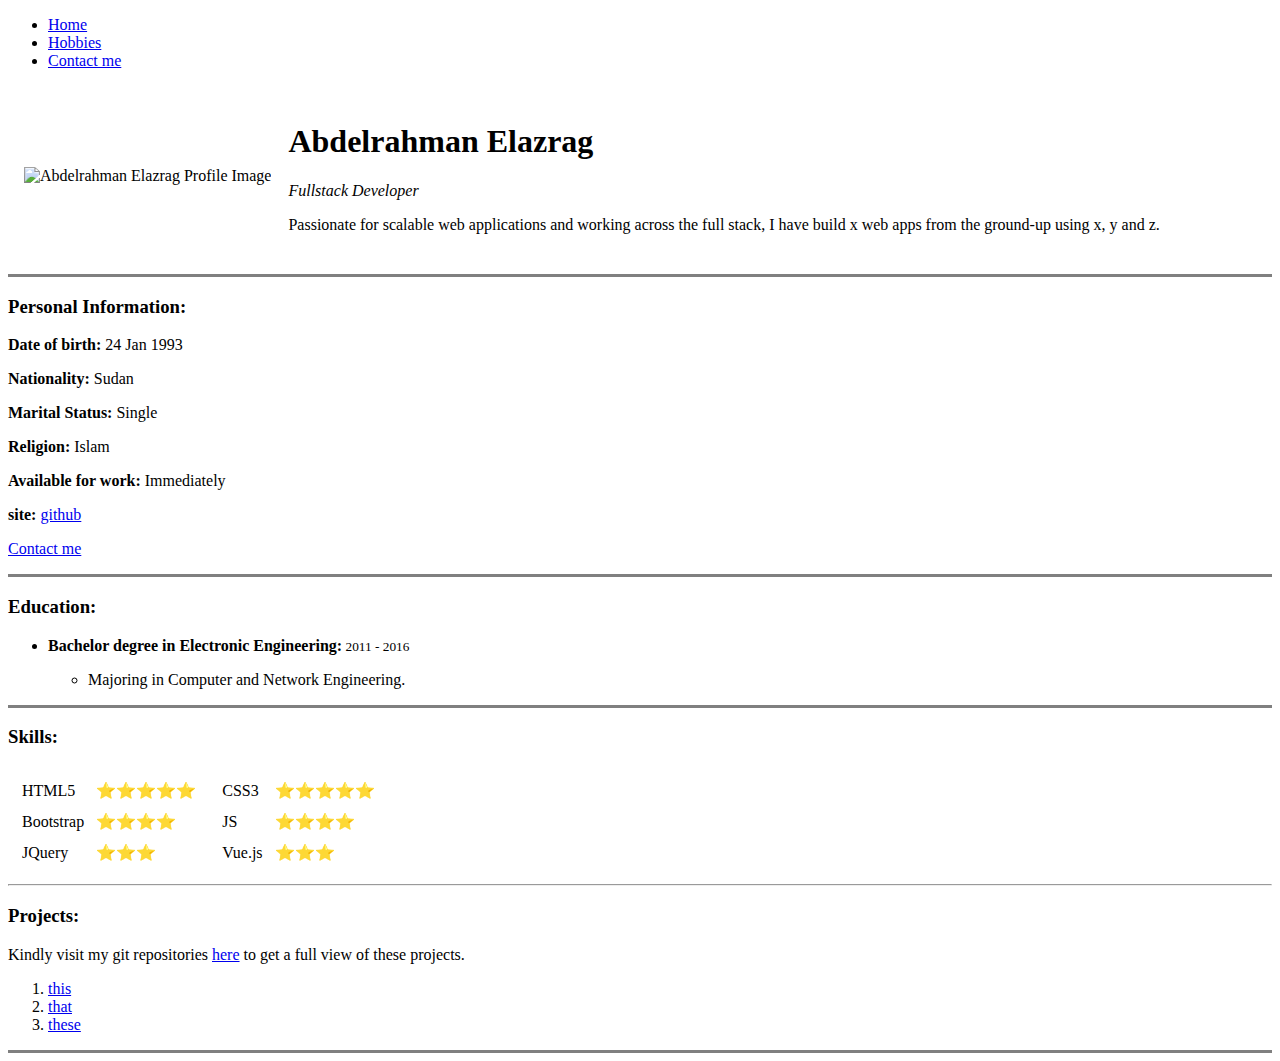
==== index.html @ 46d94c49 "Edit nav/img links" ====
<!DOCTYPE html>
<html lang="en">
<head>
    <meta charset="UTF-8">
    <meta name="viewport" content="width=device-width, initial-scale=1.0">
    <title>Abdelrahman Elazrag - personal site</title>
</head>
<body>
    <nav>
        <ul>
            <li><a href="/personal-website/index.html">Home</a></li>
            <li><a href="/personal-website/hobbies.html">Hobbies</a></li>
            <li><a href="/personal-website/contact-me.html">Contact me</a></li>
        </ul>
    </nav>
    <div>
        <table cellspacing="15">
            <tr>
                <td>
                    <img src="/personal-website/imgs/Abdelrahman-Profile.png" alt="Abdelrahman Elazrag Profile Image">
                </td>
                <td>
                    <h1>Abdelrahman Elazrag</h1>
                    <p><em>Fullstack Developer</em></p>
                    <p>
                        Passionate for scalable web applications and working across the full stack,
                        I have build x web apps from the ground-up using x, y and z.
                    </p>            
                </td>
            </tr>
        </table>
        
        <hr size="3" noshade>
    </div>
    
    <div>
        <h3>Personal Information:</h3>
        <p><strong>Date of birth:</strong> 24 Jan 1993</p>   
        <p><strong>Nationality:</strong> Sudan</p>        
        <p><strong>Marital Status:</strong> Single</p>
        <p><strong>Religion:</strong> Islam</p>
        <p><strong>Available for work:</strong> Immediately</p>
        <p><strong>site:</strong> <a href="https://github.com/blu301?tab=repositories">github</a></p>
        <p><a href="/contact-me.html">Contact me</a></p>
        <hr size="3" noshade>
    </div>

    <div>
        <h3>Education:</h3>
        <ul>
            <li>
                <strong>Bachelor degree in Electronic Engineering:</strong><small> 2011 - 2016</small>
                <ul>
                    <li><p>Majoring in Computer and Network Engineering.</p></li>
                </ul>
            </li>
        </ul>
        <hr size="3" noshade>
    </div>

    <div>
        <h3>Skills:</h3>
        <table>
            <tr>
                <td>
                    <table cellspacing="10">
                        <tr>
                            <td>HTML5</td>
                            <td>⭐⭐⭐⭐⭐</td>
                        </tr>
                        <tr>
                            <td>Bootstrap</td>
                            <td>⭐⭐⭐⭐</td>
                        </tr>
                        <tr>
                            <td>JQuery</td>
                            <td>⭐⭐⭐</td>
                        </tr>
                    </table>
                </td>
                <td>
                    <table cellspacing="10">
                        <tr>
                            <td>CSS3</td>
                            <td>⭐⭐⭐⭐⭐</td>
                        </tr>
                        <tr>
                            <td>JS</td>
                            <td>⭐⭐⭐⭐</td>
                        </tr>
                        <tr>
                            <td>Vue.js</td>
                            <td>⭐⭐⭐</td>
                        </tr>
                    </table>
                </td>
            </tr>
        </table>
        <hr>
    </div>

    <div>
        <h3>Projects:</h3>
        <p>Kindly visit my git repositories <a href="https://github.com/blu301?tab=repositories">here</a> to get a full view of these projects.</p>
            <ol>
                <li><a href="#">this</a></li>
                <li><a href="#">that</a></li>
                <li><a href="#">these</a></li>
            </ol>
        <hr size="3" noshade>
    </div>

    


</body>
</html>
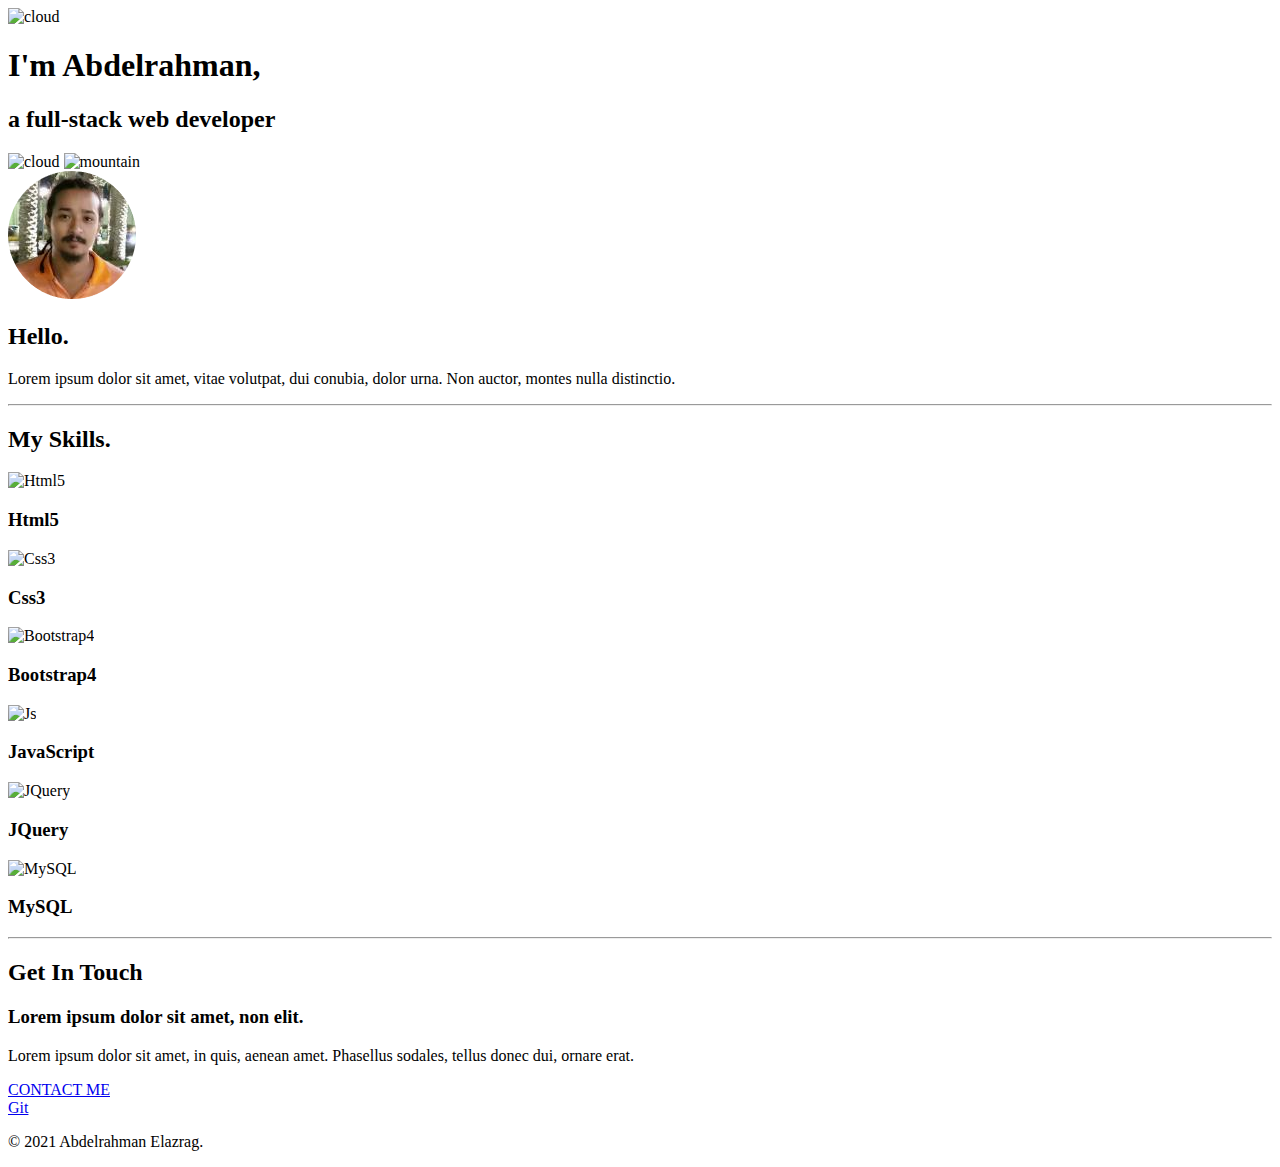
==== commit 6035aa12: "adding styles 1.0" ====
--- a/index.html
+++ b/index.html
@@ -3,115 +3,84 @@
 <head>
     <meta charset="UTF-8">
     <meta name="viewport" content="width=device-width, initial-scale=1.0">
-    <title>Abdelrahman Elazrag - personal site</title>
+    <title>Abdelrahman Elazrag</title>
+    <link rel="stylesheet" href="css/styles.css">
+
+    <link rel="preconnect" href="https://fonts.gstatic.com">
+    <link href="https://fonts.googleapis.com/css2?family=Merriweather&family=Montserrat&family=Sacramento&display=swap" rel="stylesheet"> 
+
+    <link rel="icon" type="image/png" sizes="32x32" href="favicon-32x32.png">
+    <link rel="icon" type="image/png" sizes="16x16" href="favicon-16x16.png">  
+
 </head>
 <body>
-    <nav>
-        <ul>
-            <li><a href="/personal-website/index.html">Home</a></li>
-            <li><a href="/personal-website/hobbies.html">Hobbies</a></li>
-            <li><a href="/personal-website/contact-me.html">Contact me</a></li>
-        </ul>
-    </nav>
-    <div>
-        <table cellspacing="15">
-            <tr>
-                <td>
-                    <img src="/personal-website/imgs/Abdelrahman-Profile.png" alt="Abdelrahman Elazrag Profile Image">
-                </td>
-                <td>
-                    <h1>Abdelrahman Elazrag</h1>
-                    <p><em>Fullstack Developer</em></p>
-                    <p>
-                        Passionate for scalable web applications and working across the full stack,
-                        I have build x web apps from the ground-up using x, y and z.
-                    </p>            
-                </td>
-            </tr>
-        </table>
-        
-        <hr size="3" noshade>
-    </div>
-    
-    <div>
-        <h3>Personal Information:</h3>
-        <p><strong>Date of birth:</strong> 24 Jan 1993</p>   
-        <p><strong>Nationality:</strong> Sudan</p>        
-        <p><strong>Marital Status:</strong> Single</p>
-        <p><strong>Religion:</strong> Islam</p>
-        <p><strong>Available for work:</strong> Immediately</p>
-        <p><strong>site:</strong> <a href="https://github.com/blu301?tab=repositories">github</a></p>
-        <p><a href="/contact-me.html">Contact me</a></p>
-        <hr size="3" noshade>
+
+    <div class="header">
+        <img class="top-cloud" src="imgs/cloud.png" alt="cloud">
+        <h1>I'm Abdelrahman,</h1>
+        <h2>a <span class="fullstack">full-stack</span> web developer</h2>
+        <img class="bottom-cloud" src="imgs/cloud.png" alt="cloud">
+        <img src="imgs/mountain.png" alt="mountain">
     </div>
 
-    <div>
-        <h3>Education:</h3>
-        <ul>
-            <li>
-                <strong>Bachelor degree in Electronic Engineering:</strong><small> 2011 - 2016</small>
-                <ul>
-                    <li><p>Majoring in Computer and Network Engineering.</p></li>
-                </ul>
-            </li>
-        </ul>
-        <hr size="3" noshade>
-    </div>
+    <div class="main">
+        <div class="profile">
+          <img src="imgs/Abdelrahman-Profile.png" alt="Abdelrahman Profile Image">
+          <h2>Hello.</h2>
+          <p>Lorem ipsum dolor sit amet, vitae volutpat, dui conubia, dolor urna. Non auctor, montes nulla distinctio.</p>
+        </div>
+        
+        <hr>
+        
+        <div class="skills">
+          <h2>My Skills.</h2>
 
-    <div>
-        <h3>Skills:</h3>
-        <table>
-            <tr>
-                <td>
-                    <table cellspacing="10">
-                        <tr>
-                            <td>HTML5</td>
-                            <td>⭐⭐⭐⭐⭐</td>
-                        </tr>
-                        <tr>
-                            <td>Bootstrap</td>
-                            <td>⭐⭐⭐⭐</td>
-                        </tr>
-                        <tr>
-                            <td>JQuery</td>
-                            <td>⭐⭐⭐</td>
-                        </tr>
-                    </table>
-                </td>
-                <td>
-                    <table cellspacing="10">
-                        <tr>
-                            <td>CSS3</td>
-                            <td>⭐⭐⭐⭐⭐</td>
-                        </tr>
-                        <tr>
-                            <td>JS</td>
-                            <td>⭐⭐⭐⭐</td>
-                        </tr>
-                        <tr>
-                            <td>Vue.js</td>
-                            <td>⭐⭐⭐</td>
-                        </tr>
-                    </table>
-                </td>
-            </tr>
-        </table>
+          <div class="skill-row">
+            <img class="skill-img" src="imgs/html.png" alt="Html5">
+            <h3>Html5</h3>
+          </div>
+
+          <div class="skill-row">
+            <img class="skill-img" src="imgs/css-3.png" alt="Css3">
+            <h3>Css3</h3>
+          </div>
+
+          <div class="skill-row">
+            <img class="skill-img" src="imgs/bootstrap.png" alt="Bootstrap4">
+            <h3>Bootstrap4</h3>
+          </div>
+
+          <div class="skill-row">
+            <img class="skill-img" src="imgs/js.png" alt="Js">
+            <h3>JavaScript</h3>
+          </div>
+
+          <div class="skill-row">
+            <img class="skill-img" src="imgs/jquery.png" alt="JQuery">
+            <h3>JQuery</h3>
+          </div>
+
+          <div class="skill-row">
+            <img class="skill-img" src="imgs/mysql.png" alt="MySQL">
+            <h3>MySQL</h3>
+          </div>
+        </div>
+       
         <hr>
-    </div>
-
-    <div>
-        <h3>Projects:</h3>
-        <p>Kindly visit my git repositories <a href="https://github.com/blu301?tab=repositories">here</a> to get a full view of these projects.</p>
-            <ol>
-                <li><a href="#">this</a></li>
-                <li><a href="#">that</a></li>
-                <li><a href="#">these</a></li>
-            </ol>
-        <hr size="3" noshade>
-    </div>
-
-    
-
-
+       
+        <div class="contact-me">
+          <h2>Get In Touch</h2>
+          <h3>Lorem ipsum dolor sit amet, non elit.</h3>
+          <p>Lorem ipsum dolor sit amet, in quis, aenean amet. Phasellus sodales, tellus donec dui, ornare erat.</p>
+          <a class="btn" href="mailto:abdelrahman.elazrag@gmail.com">CONTACT ME</a><br>
+          
+        </div>
+      </div>
+      
+      
+      <div class="footer">
+        <a class="footer-link" href="https://github.com/blu301/">Git</a>
+        <p>© 2021 Abdelrahman Elazrag.</p>
+      </div>
 </body>
-</html>
+</html>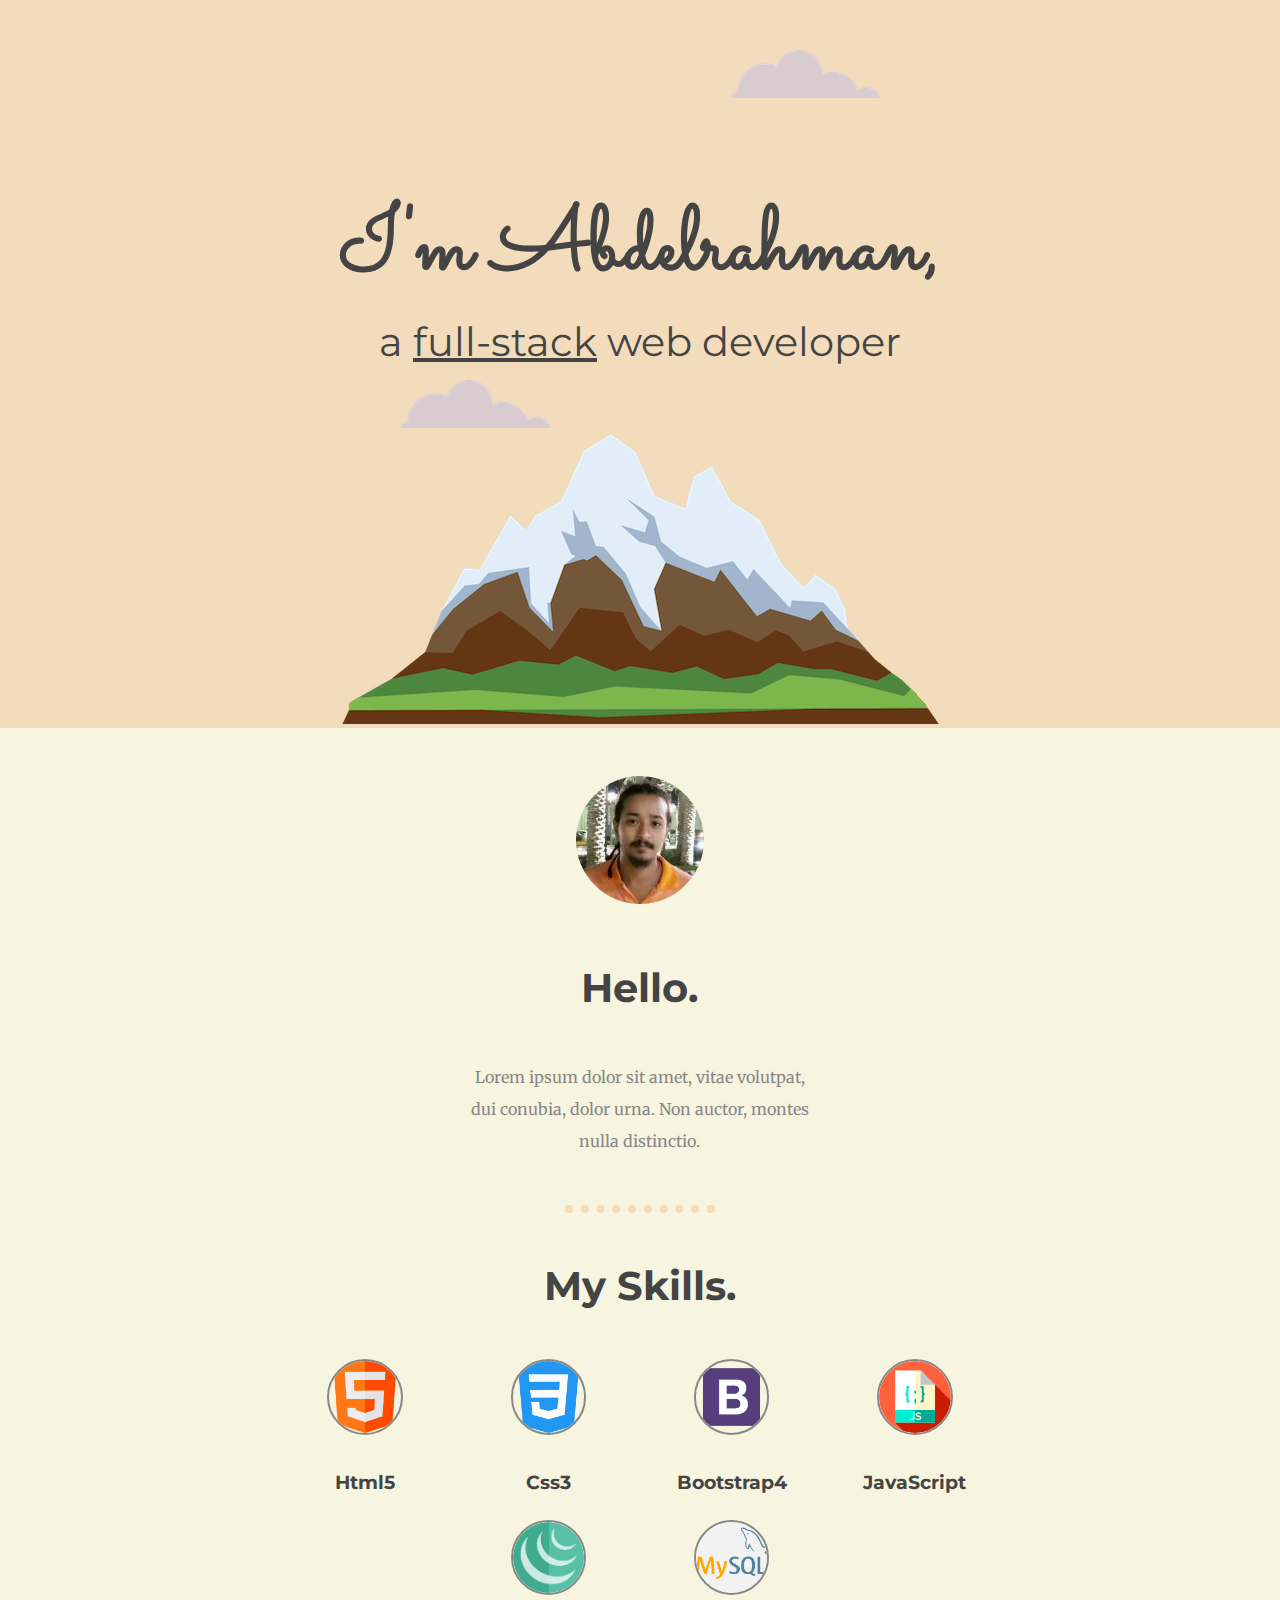
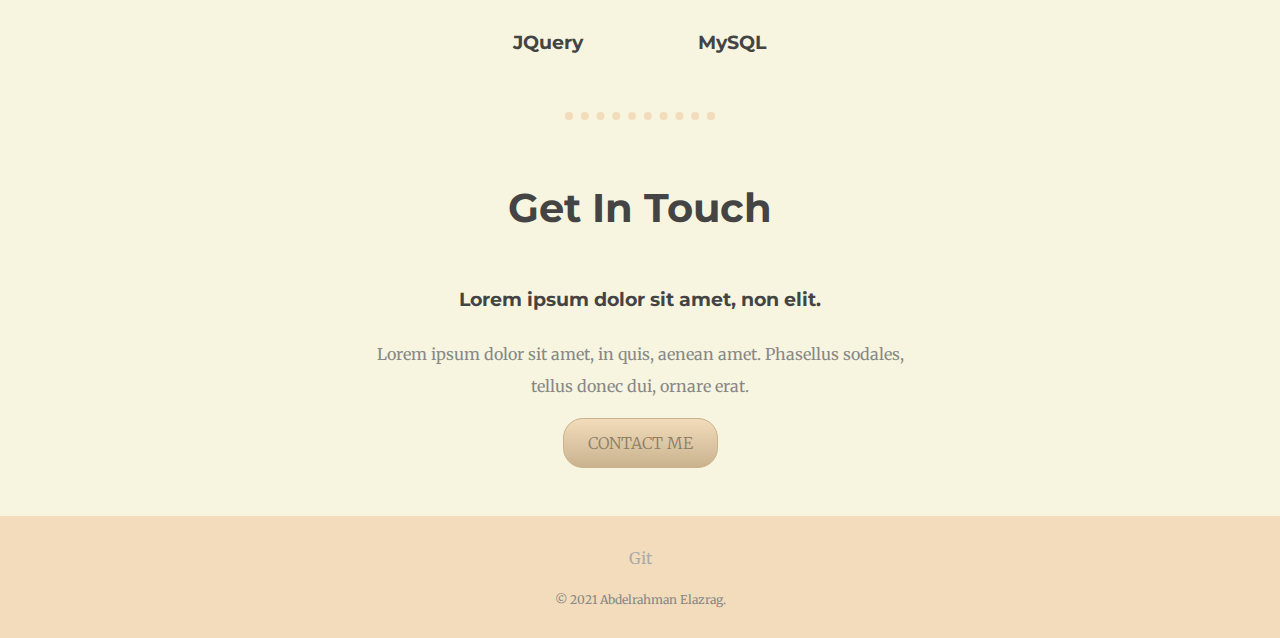
==== commit 45a65a9b: "Update index.html" ====
--- a/index.html
+++ b/index.html
@@ -9,8 +9,8 @@
     <link rel="preconnect" href="https://fonts.gstatic.com">
     <link href="https://fonts.googleapis.com/css2?family=Merriweather&family=Montserrat&family=Sacramento&display=swap" rel="stylesheet"> 
 
-    <link rel="icon" type="image/png" sizes="32x32" href="favicon-32x32.png">
-    <link rel="icon" type="image/png" sizes="16x16" href="favicon-16x16.png">  
+    <link rel="icon" type="image/png" sizes="32x32" href="/favicon-32x32.png">
+    <link rel="icon" type="image/png" sizes="16x16" href="/favicon-16x16.png">  
 
 </head>
 <body>
@@ -83,4 +83,4 @@
         <p>© 2021 Abdelrahman Elazrag.</p>
       </div>
 </body>
-</html>+</html>
--- a/css/styles.css
+++ b/css/styles.css
@@ -0,0 +1,152 @@
+body {
+    margin: 0;
+    font-family: 'Merriweather', serif;
+    text-align: center;
+    background-color: #f7f5df;
+    color: #888;
+}
+
+.header {
+    padding-top: 120px;
+    background-color: #f2dcbb;
+    position: relative;
+}
+
+.header  h1 {
+    color: #444;
+    font-family: 'Sacramento', cursive;
+    font-size: 5.625rem;
+    margin-top: 0;
+    margin-bottom: 0;
+    position: relative;
+    top: 4rem;
+}
+
+.header h2 {
+    font-family: 'Montserrat', sans-serif;
+    font-size: 2.5rem;
+    position: relative;
+    top: 2rem;
+    font-weight: normal;
+}
+
+
+.fullstack {
+    text-decoration: underline;
+}
+
+.top-cloud {
+    position: absolute;
+    top: 50px;
+    right : 400px;    
+}
+
+.bottom-cloud {
+    position: absolute;
+    bottom: 300px;
+    left: 400px;    
+}
+
+h2 {
+    color: #444;
+    font-family: 'Montserrat', sans-serif;
+    font-size: 2.5rem;
+}
+
+h3 {
+    color: #444;
+    font-family: 'Montserrat', sans-serif;
+}
+
+.main {
+    width: 70%;
+    margin: auto;
+    line-height: 2;
+}
+
+.profile {
+    width: 40%;
+    margin: 3rem auto;
+}
+
+hr {
+    margin: 2rem auto;
+    width: 15%;
+    border: 8px dotted #f2dcbb;
+    border-top: none;
+}
+
+.skill-row {
+    width: 20%;
+    display: inline-block;
+}
+
+.skill-img {
+    height: 40%;
+    width: 40%;
+    border: 2px solid;
+    border-radius: 100%;
+}
+
+a {
+    color: #aaaaaa;
+    text-decoration: none;
+}
+
+a:hover {
+    color: #888;
+}
+
+.contact-me {
+    width: 60%;
+    margin: 3rem auto;
+}
+
+.footer {
+    padding: 2rem 0 1.225rem;
+    background-color: #f2dcbb;
+    color: #888;
+}
+
+.footer p {
+    margin-top: 1.5rem;
+    font-size: 0.75rem;
+}
+
+ .btn {
+    background: #f2dcbb;
+    background-image: -webkit-linear-gradient(top, #f2dcbb, #cab28e);
+    background-image: -moz-linear-gradient(top, #f2dcbb, #cab28e);
+    background-image: -ms-linear-gradient(top, #f2dcbb, #cab28e);
+    background-image: -o-linear-gradient(top, #f2dcbb, #cab28e);
+    background-image: -webkit-gradient(to bottom, #f2dcbb, #cab28e);
+    -webkit-border-radius: 20px;
+    -moz-border-radius: 20px;
+    border-radius: 20px;
+    color: #8b7d67;
+    font-family: 'Merriweather', serif;
+    font-size: 1rem;
+    font-weight: 100;
+    padding: 0.5rem 1.5rem;
+    border: solid #cab28e 1px;
+    text-decoration: none;
+    display: inline-block;
+    cursor: pointer;
+    text-align: center;
+ }
+ 
+ .btn:hover {
+    border: solid #f2dcbb 1px;
+    background: #f2dcbb;
+    color: #aa997d;
+    background-image: -webkit-linear-gradient(top, #f2dcbb, #ebdbbf);
+    background-image: -moz-linear-gradient(top, #f2dcbb, #ebdbbf);
+    background-image: -ms-linear-gradient(top, #f2dcbb, #ebdbbf);
+    background-image: -o-linear-gradient(top, #f2dcbb, #ebdbbf);
+    background-image: -webkit-gradient(to bottom, #f2dcbb, #ebdbbf);
+    -webkit-border-radius: 20px;
+    -moz-border-radius: 20px;
+    border-radius: 20px;
+    text-decoration: none;
+ 
+ }
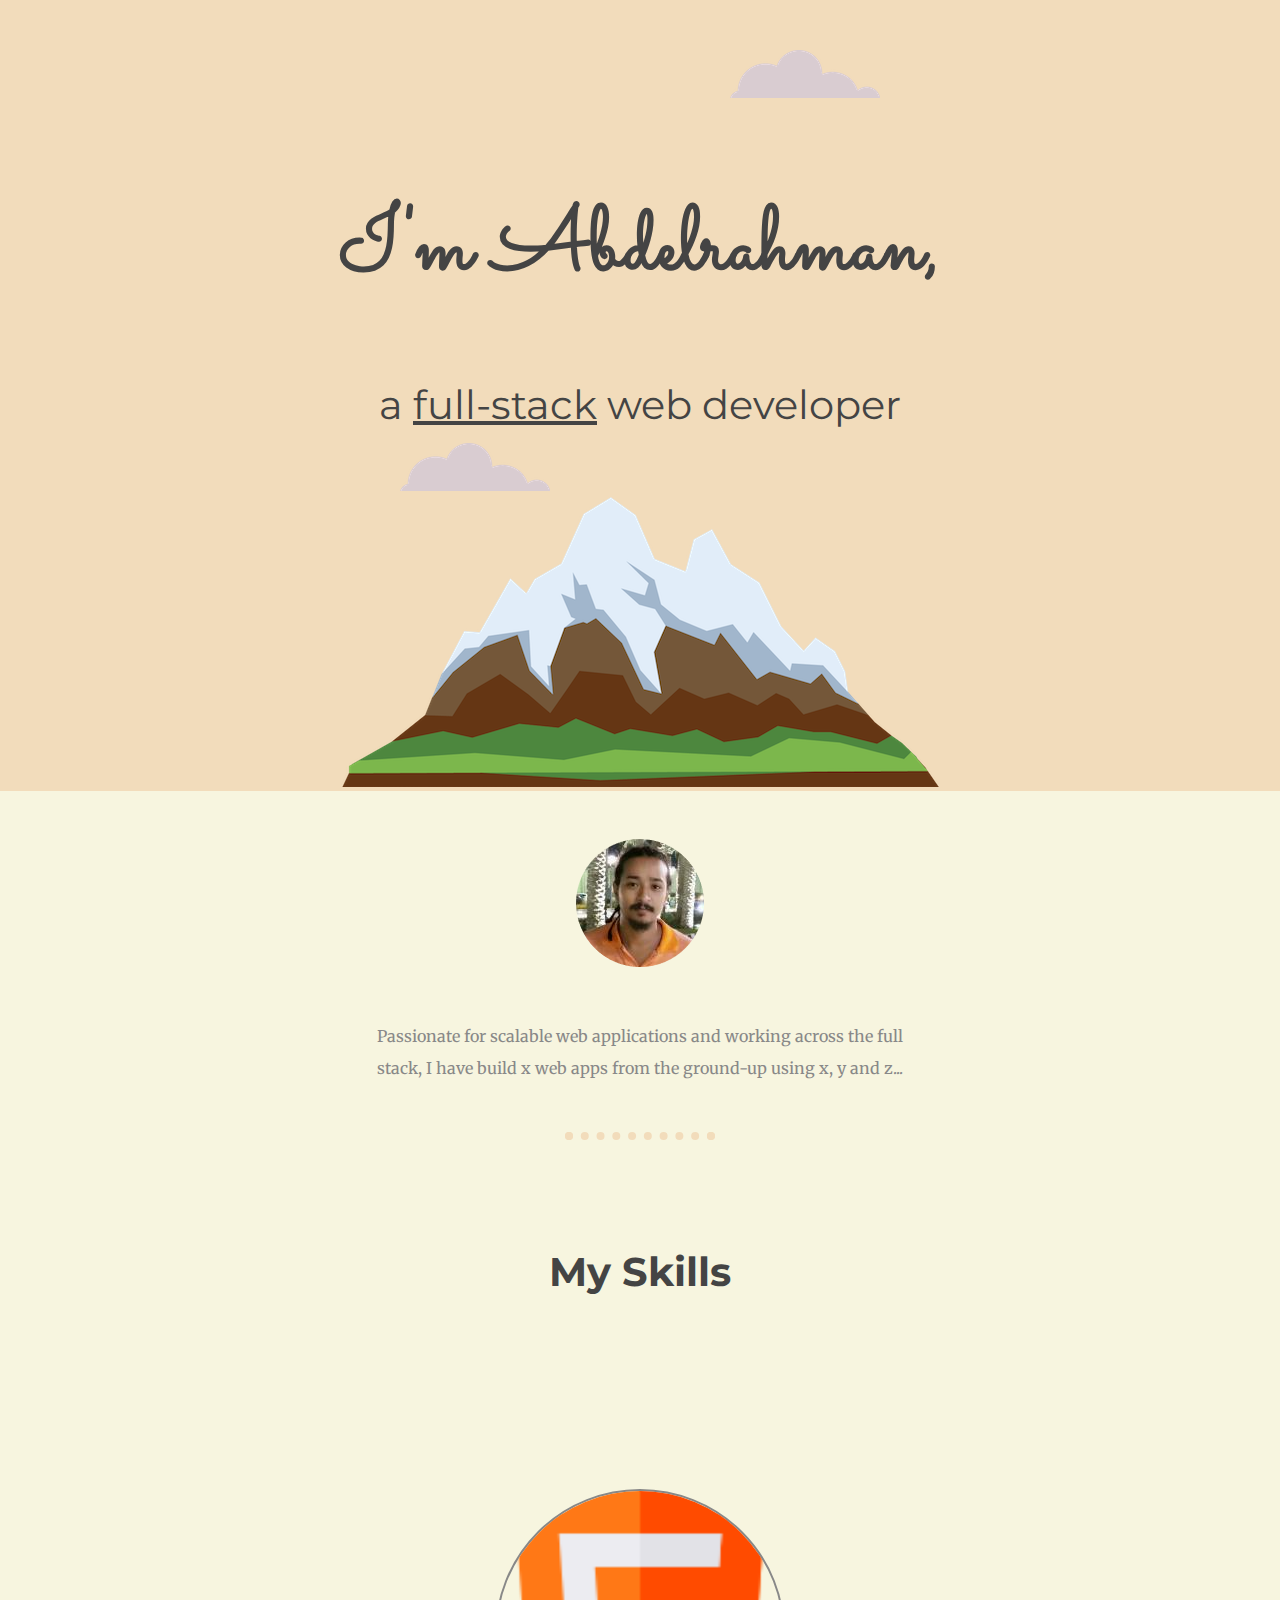
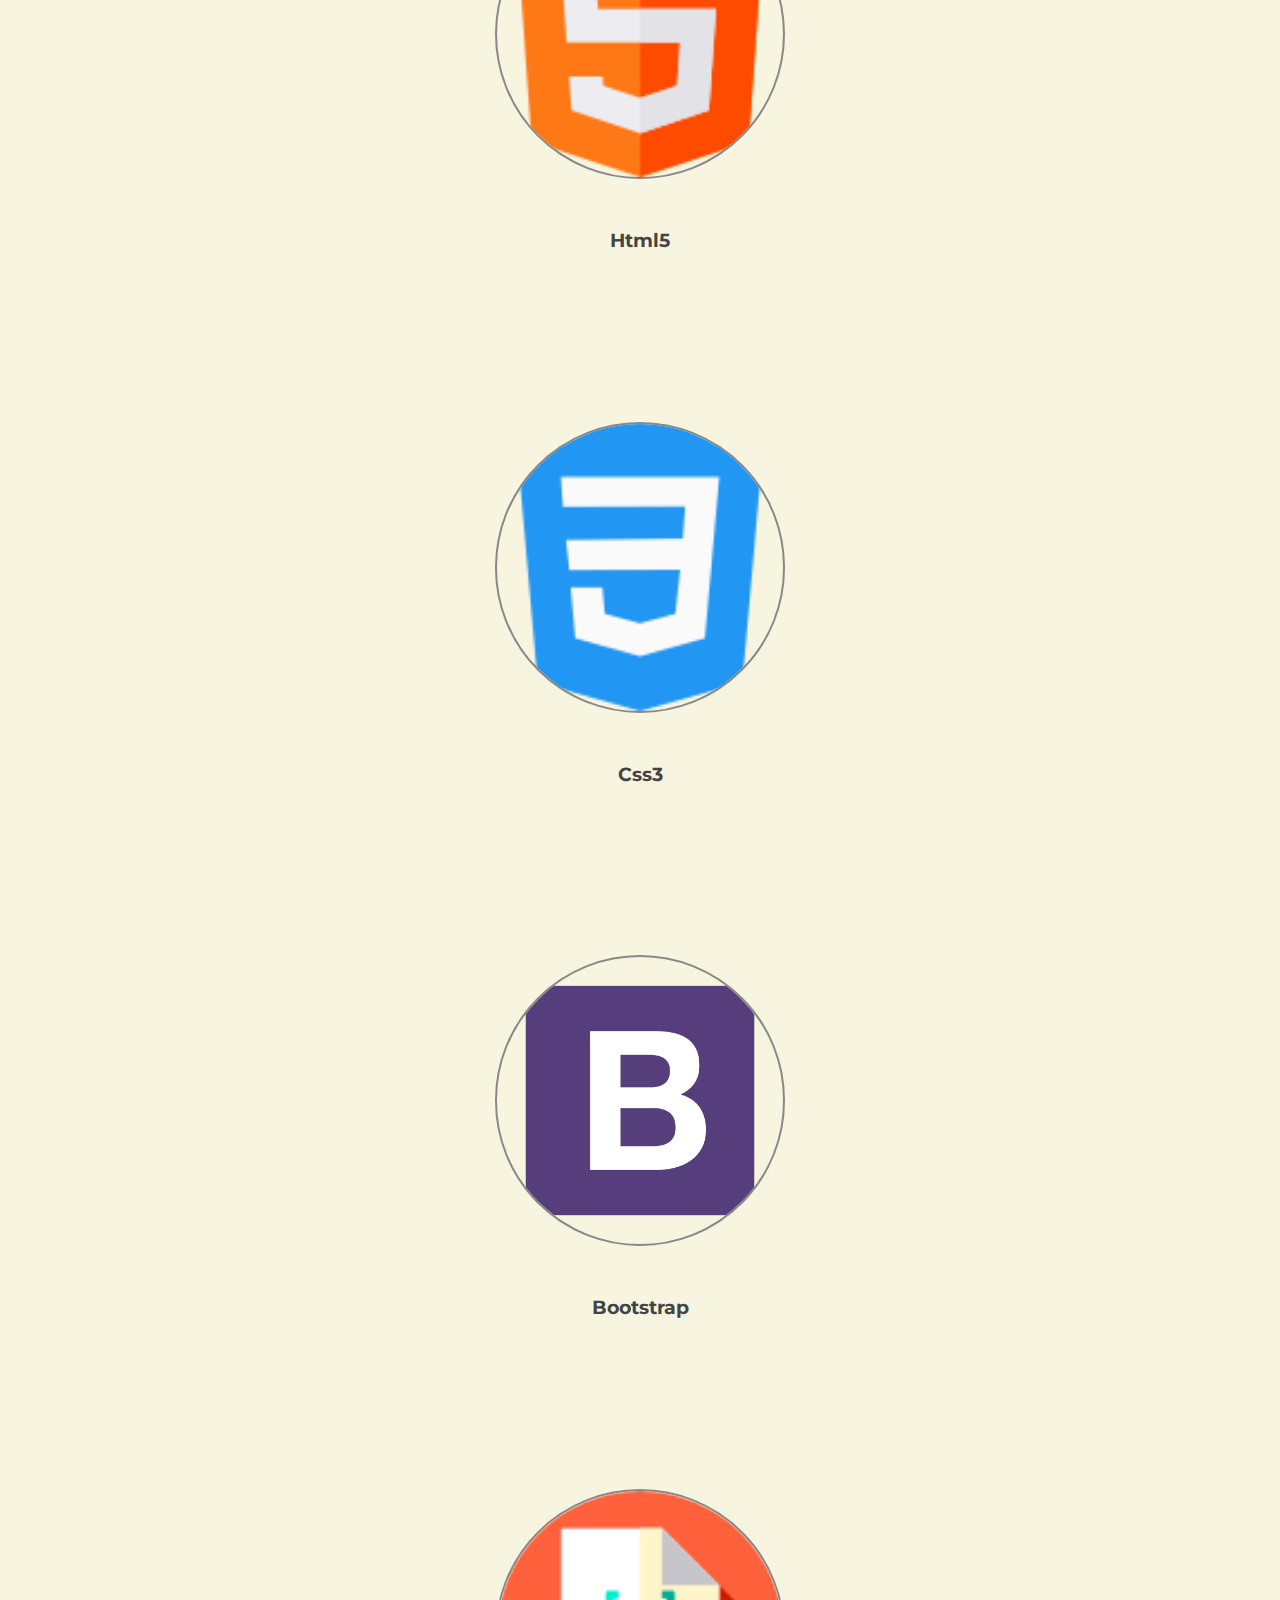
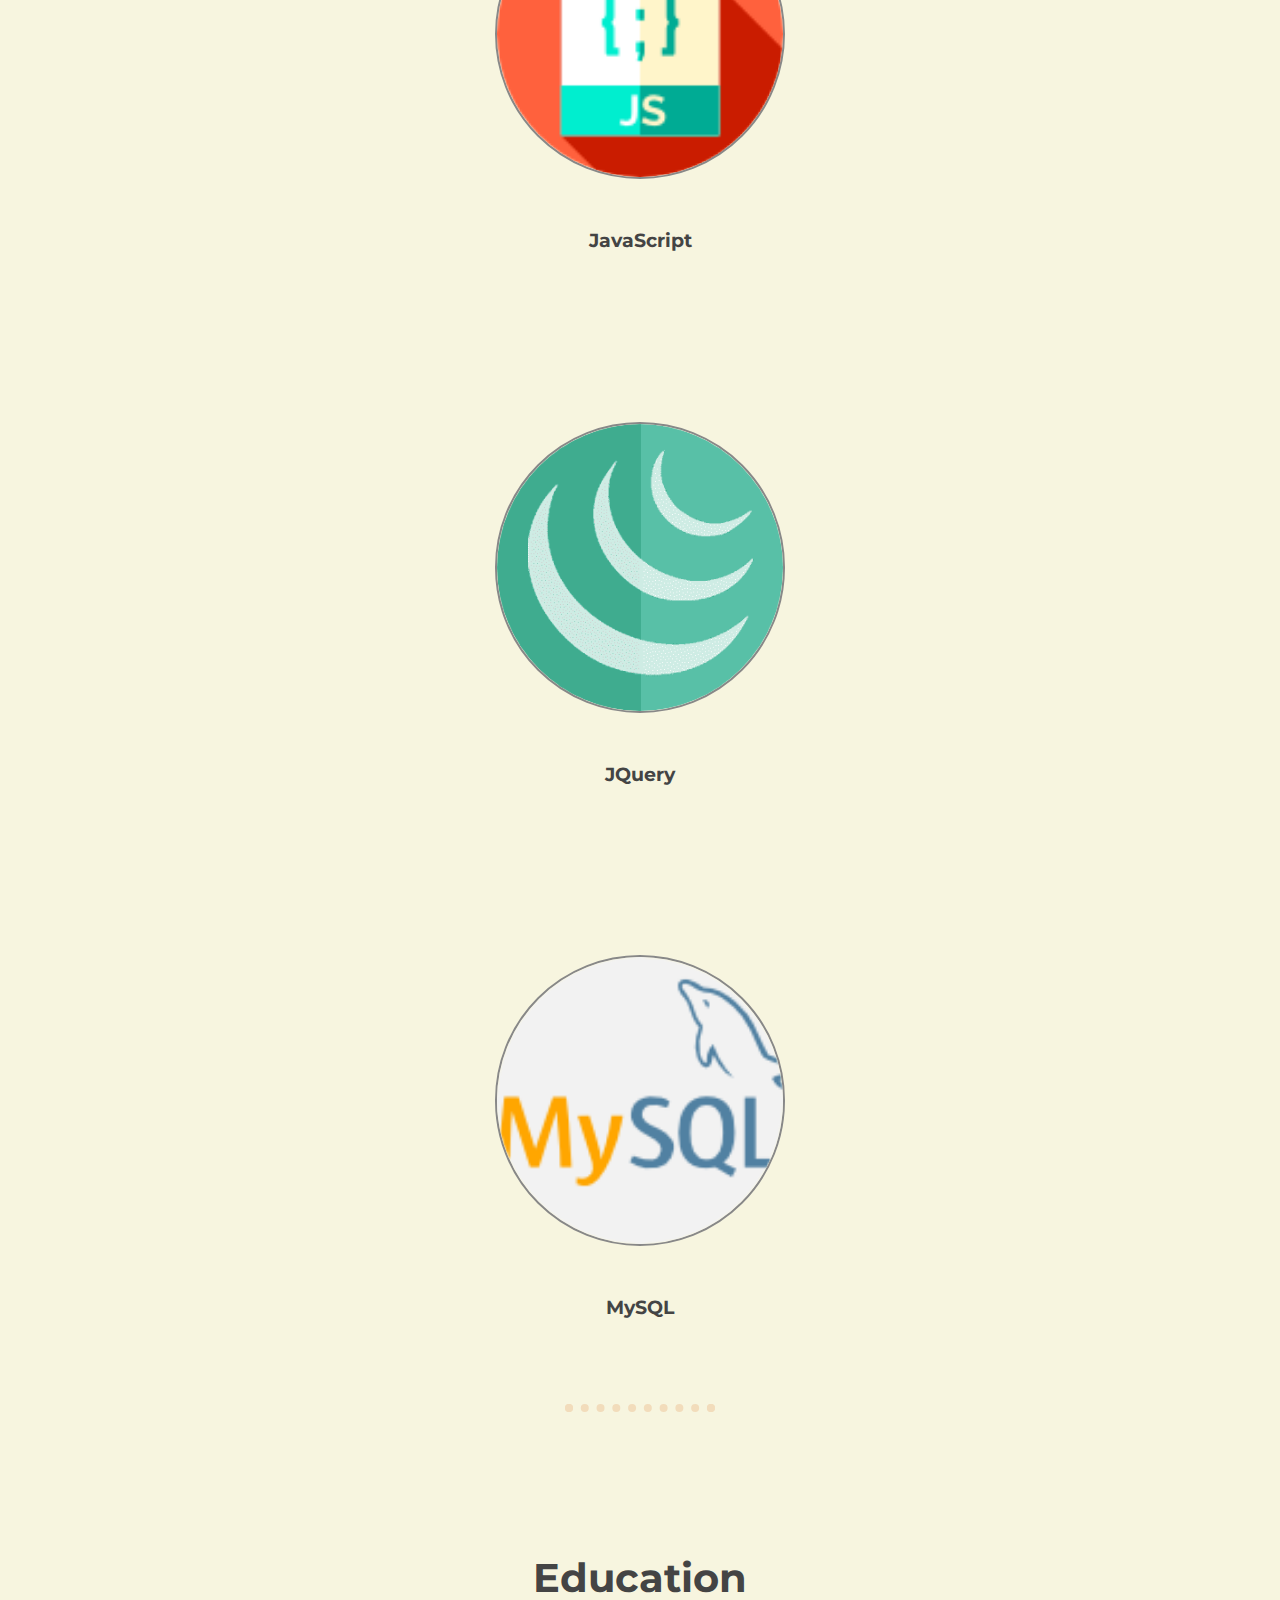
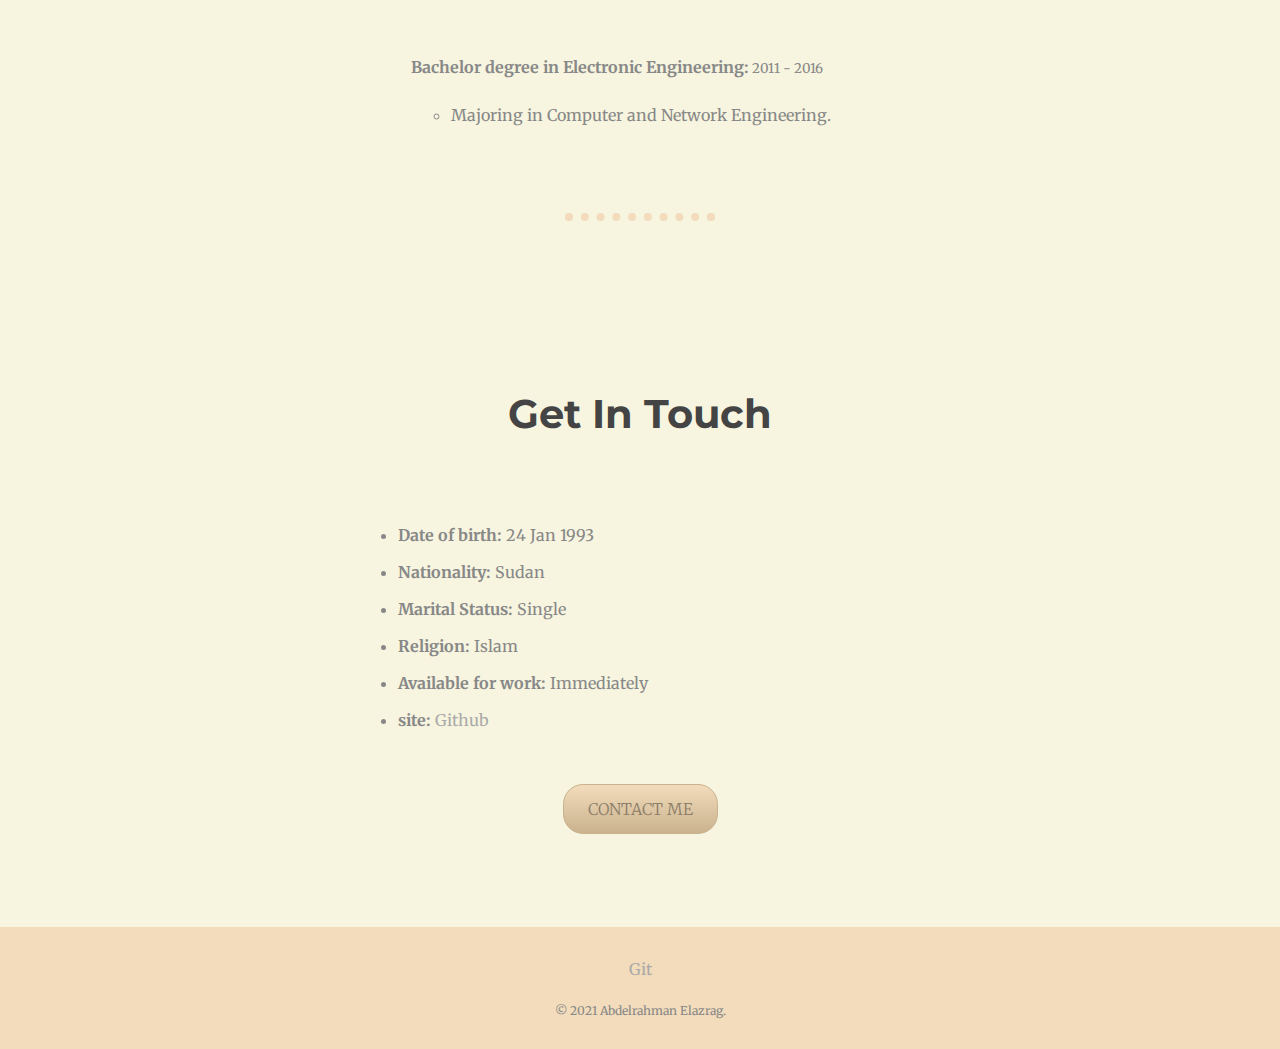
==== commit d37752c5: "responsize update" ====
--- a/index.html
+++ b/index.html
@@ -4,13 +4,16 @@
     <meta charset="UTF-8">
     <meta name="viewport" content="width=device-width, initial-scale=1.0">
     <title>Abdelrahman Elazrag</title>
-    <link rel="stylesheet" href="css/styles.css">
+    
 
     <link rel="preconnect" href="https://fonts.gstatic.com">
     <link href="https://fonts.googleapis.com/css2?family=Merriweather&family=Montserrat&family=Sacramento&display=swap" rel="stylesheet"> 
 
-    <link rel="icon" type="image/png" sizes="32x32" href="/favicon-32x32.png">
-    <link rel="icon" type="image/png" sizes="16x16" href="/favicon-16x16.png">  
+    <link href="https://cdn.jsdelivr.net/npm/bootstrap@5.0.0-beta1/dist/css/bootstrap.min.css" rel="stylesheet" integrity="sha384-giJF6kkoqNQ00vy+HMDP7azOuL0xtbfIcaT9wjKHr8RbDVddVHyTfAAsrekwKmP1" crossorigin="anonymous">
+    <link rel="stylesheet" href="css/styles.css">
+
+    <link rel="icon" type="image/png" sizes="32x32" href="favicon-32x32.png">
+    <link rel="icon" type="image/png" sizes="16x16" href="favicon-16x16.png">  
 
 </head>
 <body>
@@ -25,53 +28,79 @@
 
     <div class="main">
         <div class="profile">
-          <img src="imgs/Abdelrahman-Profile.png" alt="Abdelrahman Profile Image">
-          <h2>Hello.</h2>
-          <p>Lorem ipsum dolor sit amet, vitae volutpat, dui conubia, dolor urna. Non auctor, montes nulla distinctio.</p>
-        </div>
-        
+          <img class="profile-img" src="imgs/Abdelrahman-Profile.png" alt="Abdelrahman Profile Image">
+          <p>
+            Passionate for scalable web applications and working across the full stack,
+            I have build x web apps from the ground-up using x, y and z...
+          </p>
+        </div>        
+
         <hr>
-        
+
         <div class="skills">
-          <h2>My Skills.</h2>
-
-          <div class="skill-row">
-            <img class="skill-img" src="imgs/html.png" alt="Html5">
-            <h3>Html5</h3>
+          <h2>My Skills</h2>
+          <div class="row">
+            <div class="col-lg-4">
+              <img class="skill-img" src="imgs/html.png" alt="Html5">
+              <h3>Html5</h3>
+            </div>
+  
+            <div class="col-lg-4">
+              <img class="skill-img" src="imgs/css-3.png" alt="Css3">
+              <h3>Css3</h3>
+            </div>
+  
+            <div class="col-lg-4">
+              <img class="skill-img" src="imgs/bootstrap.png" alt="Bootstrap4">
+              <h3>Bootstrap</h3>
+            </div>
+  
+            <div class="col-lg-4">
+              <img class="skill-img" src="imgs/js.png" alt="Js">
+              <h3>JavaScript</h3>
+            </div>
+  
+            <div class="col-lg-4 mx-auto">
+              <img class="skill-img" src="imgs/jquery.png" alt="JQuery">
+              <h3>JQuery</h3>
+            </div>
+  
+            <div class="col-lg-4 mx-auto">
+              <img class="skill-img" src="imgs/mysql.png" alt="MySQL">
+              <h3>MySQL</h3>
+            </div>
           </div>
-
-          <div class="skill-row">
-            <img class="skill-img" src="imgs/css-3.png" alt="Css3">
-            <h3>Css3</h3>
-          </div>
-
-          <div class="skill-row">
-            <img class="skill-img" src="imgs/bootstrap.png" alt="Bootstrap4">
-            <h3>Bootstrap4</h3>
-          </div>
-
-          <div class="skill-row">
-            <img class="skill-img" src="imgs/js.png" alt="Js">
-            <h3>JavaScript</h3>
-          </div>
-
-          <div class="skill-row">
-            <img class="skill-img" src="imgs/jquery.png" alt="JQuery">
-            <h3>JQuery</h3>
-          </div>
-
-          <div class="skill-row">
-            <img class="skill-img" src="imgs/mysql.png" alt="MySQL">
-            <h3>MySQL</h3>
-          </div>
+          
         </div>
        
         <hr>
-       
-        <div class="contact-me">
+
+        <div class="education card">
+          <h2>Education</h2>
+          <ul class="edu-list">
+              <li>
+                  <strong>Bachelor degree in Electronic Engineering:</strong><small> 2011 - 2016</small>
+                  <ul>
+                      <li><p>Majoring in Computer and Network Engineering.</p></li>
+                  </ul>
+              </li>
+          </ul>
+        </div>
+
+        <hr>
+
+        <div class="contact-me card">
           <h2>Get In Touch</h2>
-          <h3>Lorem ipsum dolor sit amet, non elit.</h3>
-          <p>Lorem ipsum dolor sit amet, in quis, aenean amet. Phasellus sodales, tellus donec dui, ornare erat.</p>
+          
+          <ul class="list-unstyled contact-info">
+            <li><strong>Date of birth:</strong> 24 Jan 1993</li>   
+            <li><strong>Nationality:</strong> Sudan</li>        
+            <li><strong>Marital Status:</strong> Single</li>
+            <li><strong>Religion:</strong> Islam</li>
+            <li><strong>Available for work:</strong> Immediately</li>
+            <li><strong>site:</strong> <a href="https://github.com/blu301?tab=repositories">Github</a></li>
+          </ul>
+          
           <a class="btn" href="mailto:abdelrahman.elazrag@gmail.com">CONTACT ME</a><br>
           
         </div>
@@ -82,5 +111,7 @@
         <a class="footer-link" href="https://github.com/blu301/">Git</a>
         <p>© 2021 Abdelrahman Elazrag.</p>
       </div>
+
+      <script src="https://cdn.jsdelivr.net/npm/bootstrap@5.0.0-beta1/dist/js/bootstrap.bundle.min.js" integrity="sha384-ygbV9kiqUc6oa4msXn9868pTtWMgiQaeYH7/t7LECLbyPA2x65Kgf80OJFdroafW" crossorigin="anonymous"></script>
 </body>
-</html>
+</html>--- a/css/styles.css
+++ b/css/styles.css
@@ -17,7 +17,7 @@
     font-family: 'Sacramento', cursive;
     font-size: 5.625rem;
     margin-top: 0;
-    margin-bottom: 0;
+    margin-bottom: 6rem;
     position: relative;
     top: 4rem;
 }
@@ -50,6 +50,7 @@
 h2 {
     color: #444;
     font-family: 'Montserrat', sans-serif;
+    font-weight: 700;
     font-size: 2.5rem;
 }
 
@@ -65,8 +66,12 @@
 }
 
 .profile {
-    width: 40%;
+    width: 60%;
     margin: 3rem auto;
+}
+
+.profile-img {
+    margin-bottom: 5%;
 }
 
 hr {
@@ -74,15 +79,17 @@
     width: 15%;
     border: 8px dotted #f2dcbb;
     border-top: none;
-}
-
-.skill-row {
-    width: 20%;
-    display: inline-block;
+    background-color: #f7f5df;
+    opacity: 1;
+}
+
+.skills {
+    text-align: center;
+    padding: 3% 10%;
 }
 
 .skill-img {
-    height: 40%;
+    margin: 20% 0 2%;
     width: 40%;
     border: 2px solid;
     border-radius: 100%;
@@ -97,9 +104,32 @@
     color: #888;
 }
 
-.contact-me {
+.education {
+    padding: 5% 5% 2%;
     width: 60%;
     margin: 3rem auto;
+}
+
+.edu-list {
+    margin-top: 2rem;
+    text-align: left;
+    list-style: none;
+
+}
+
+.contact-me {
+    padding: 8% 5% 5%;
+    width: 60%;
+    margin: 3rem auto;
+}
+
+.contact-info {
+    text-align: left;
+    padding: 5%;
+}
+
+.contact-info li {
+    margin: 5px 0 5px;
 }
 
 .footer {
@@ -150,3 +180,23 @@
     text-decoration: none;
  
  }
+
+ @media (max-width: 1100px) {
+    .contact-me, .education {
+        width: 80%;
+    }
+
+    .main {
+        width: 80%;
+    }
+ }
+
+ @media (max-width: 700px) {
+     .profile {
+        width: 100%;
+     } 
+
+     .contact-me, .education {
+        width: 100%;
+    }
+ }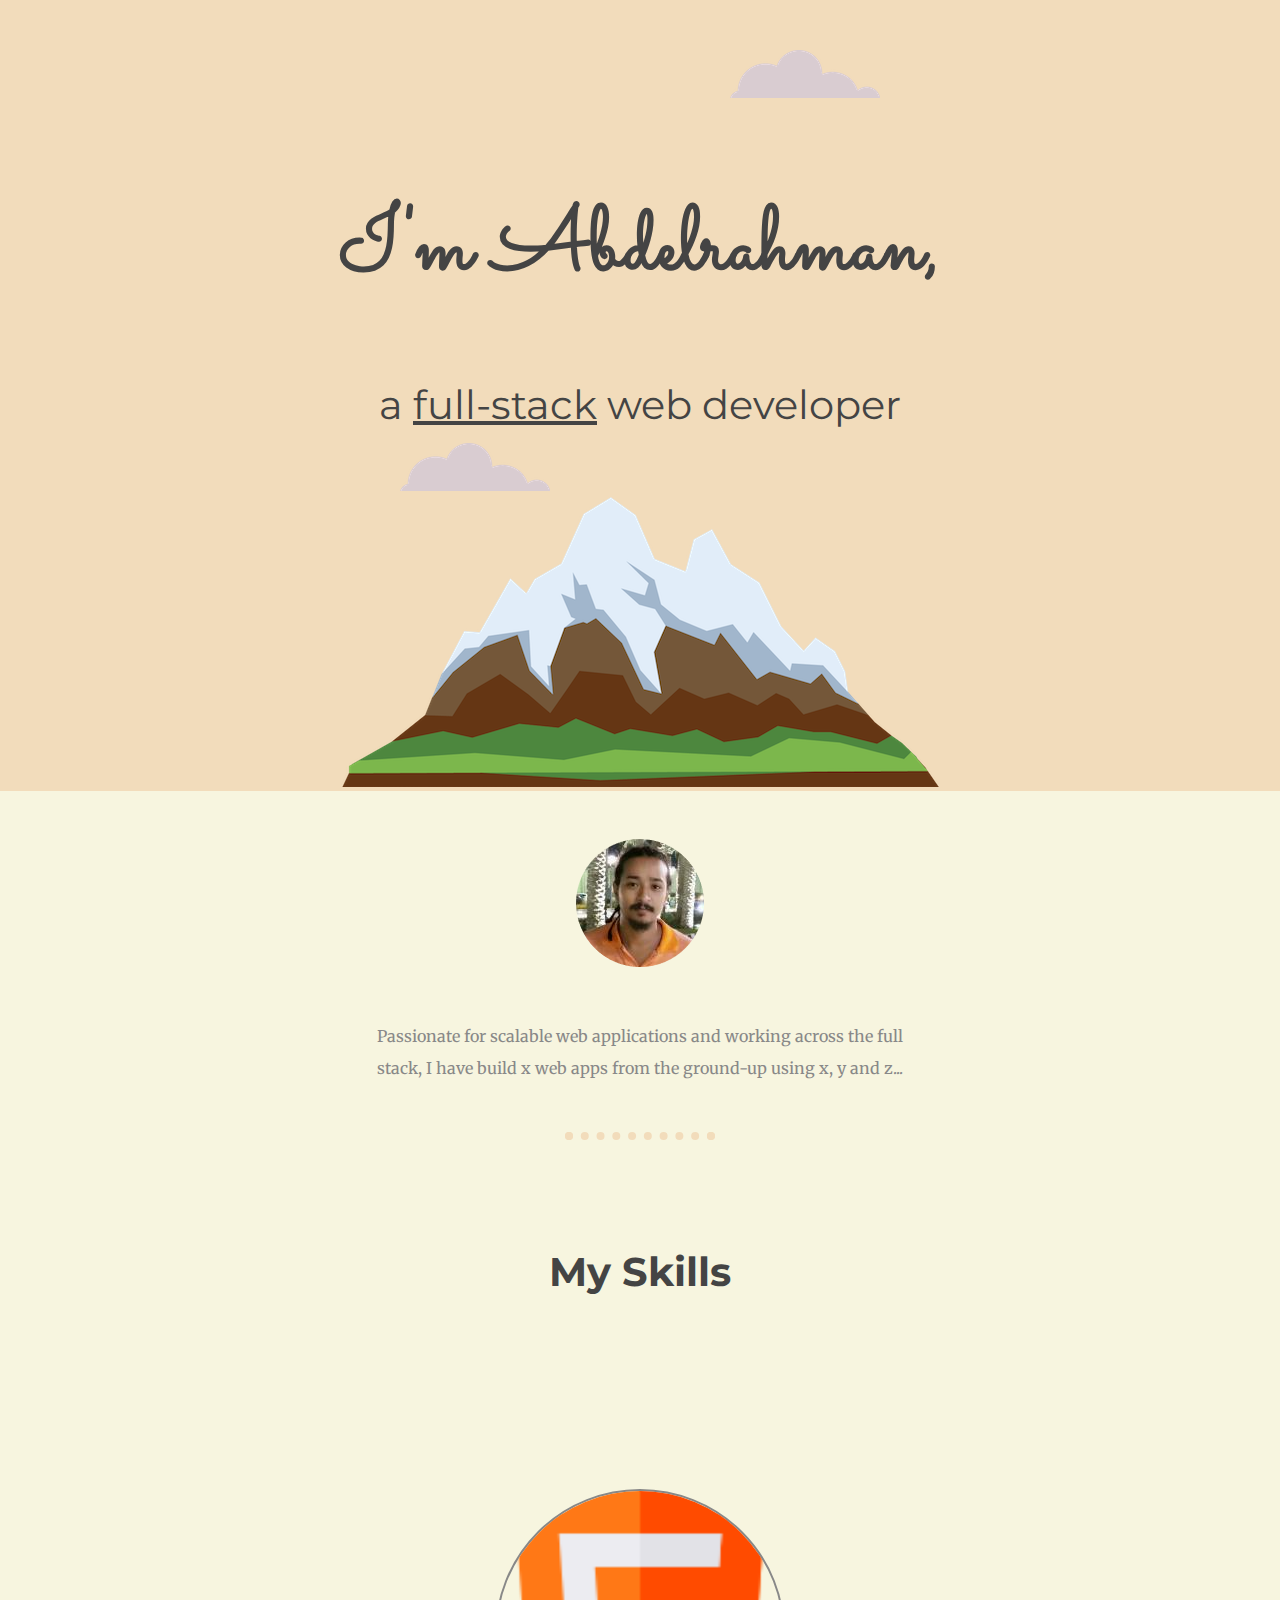
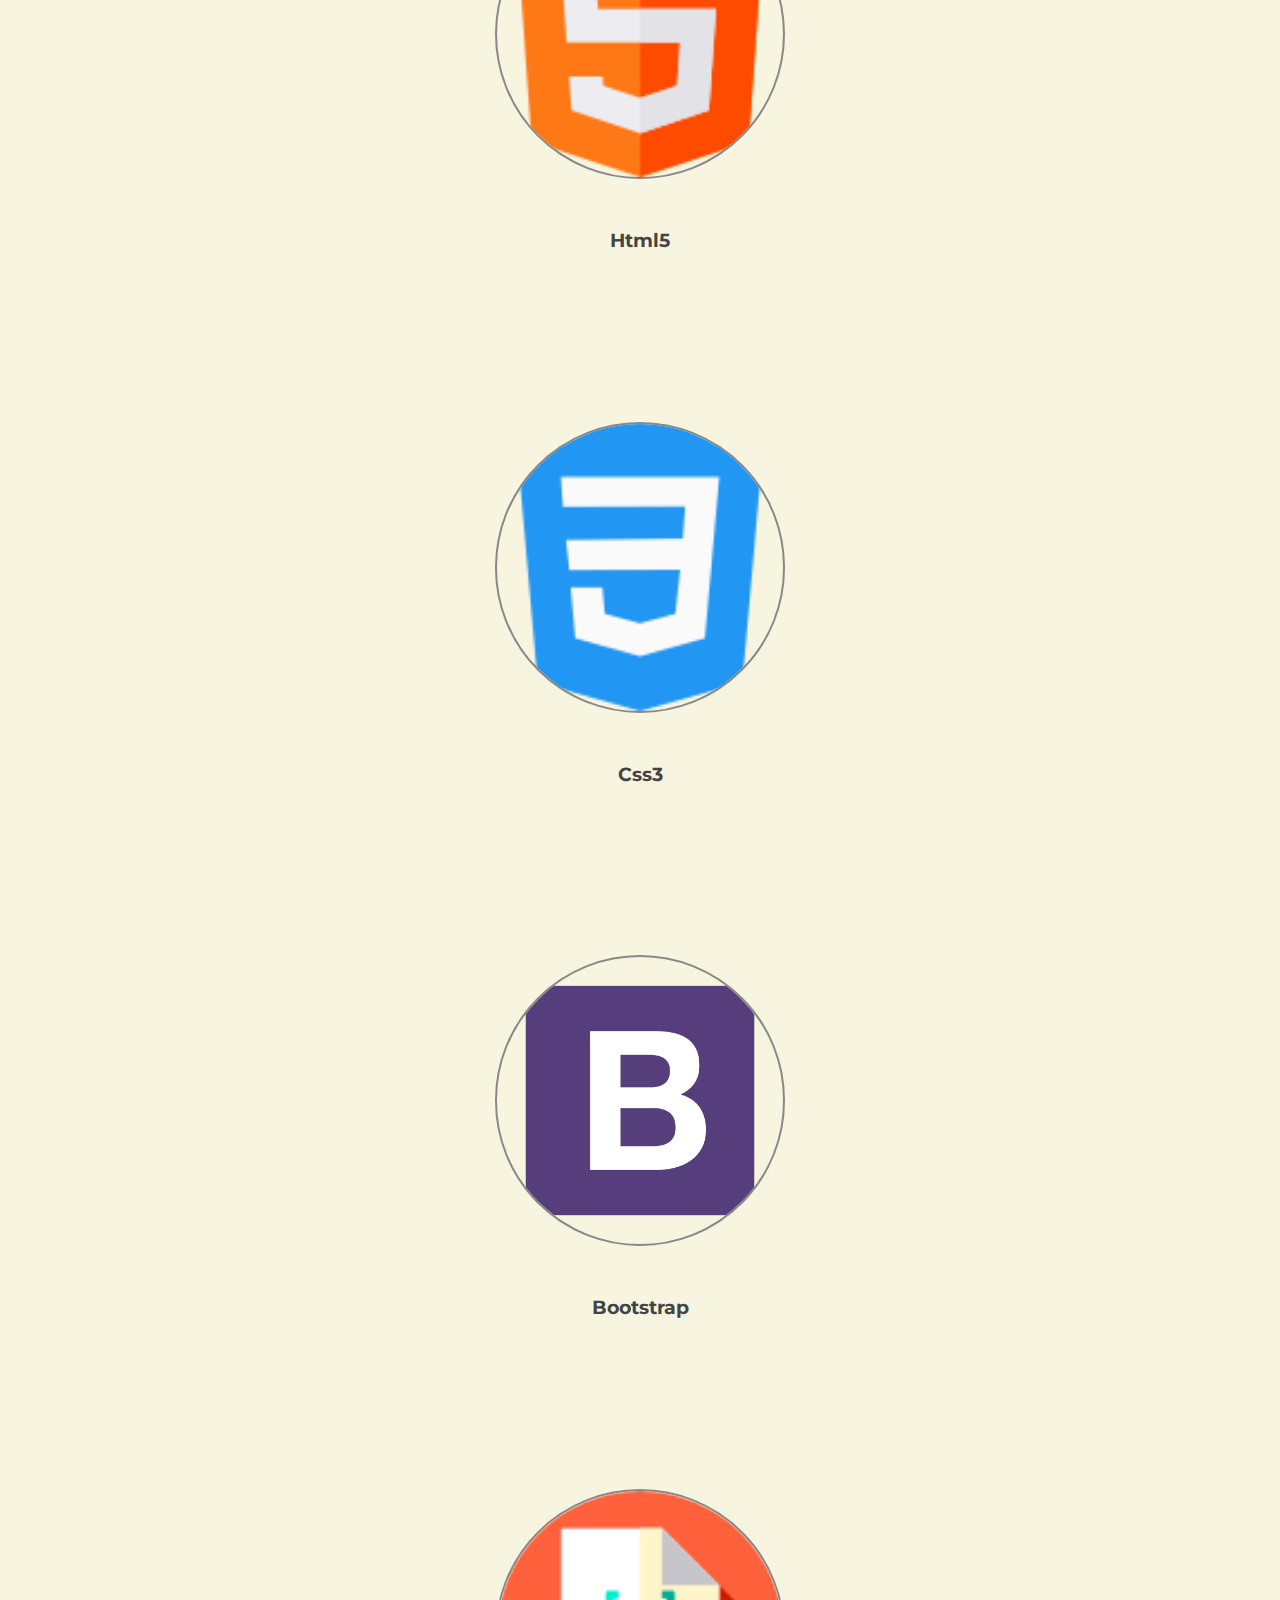
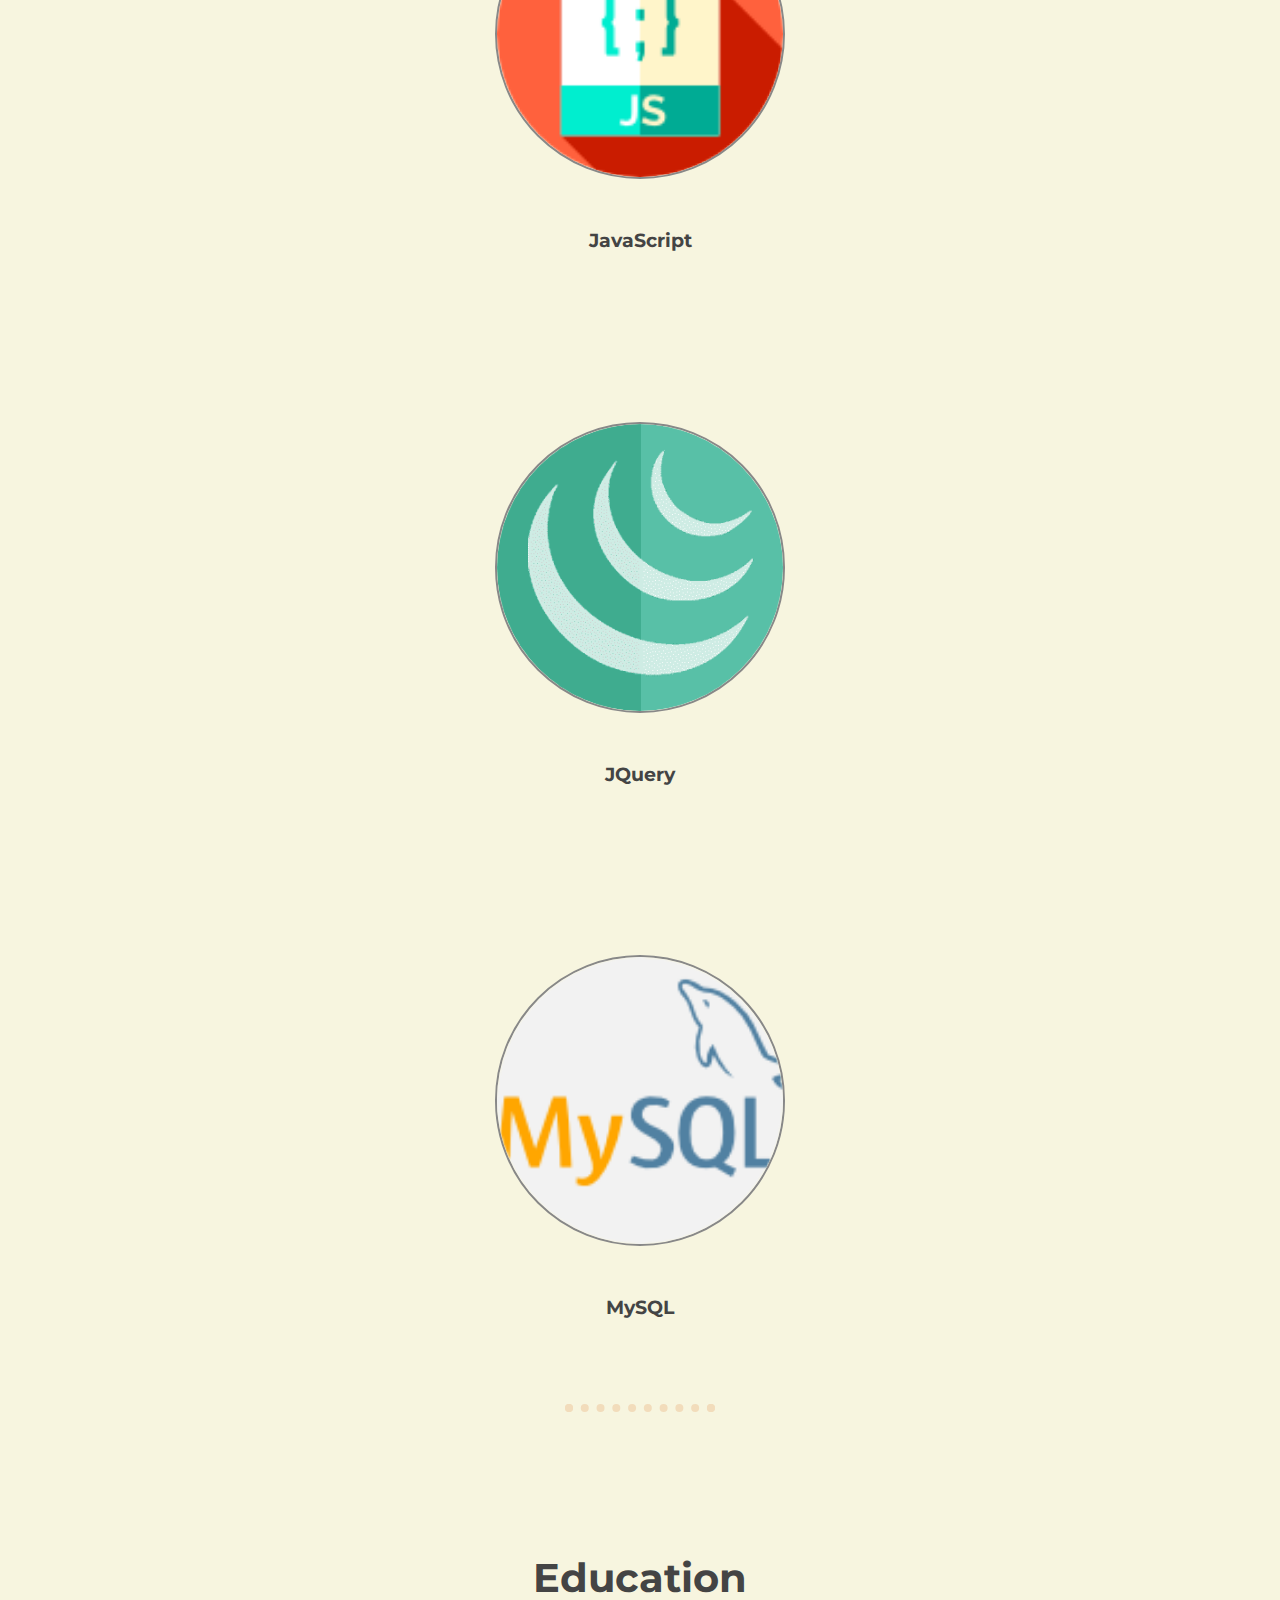
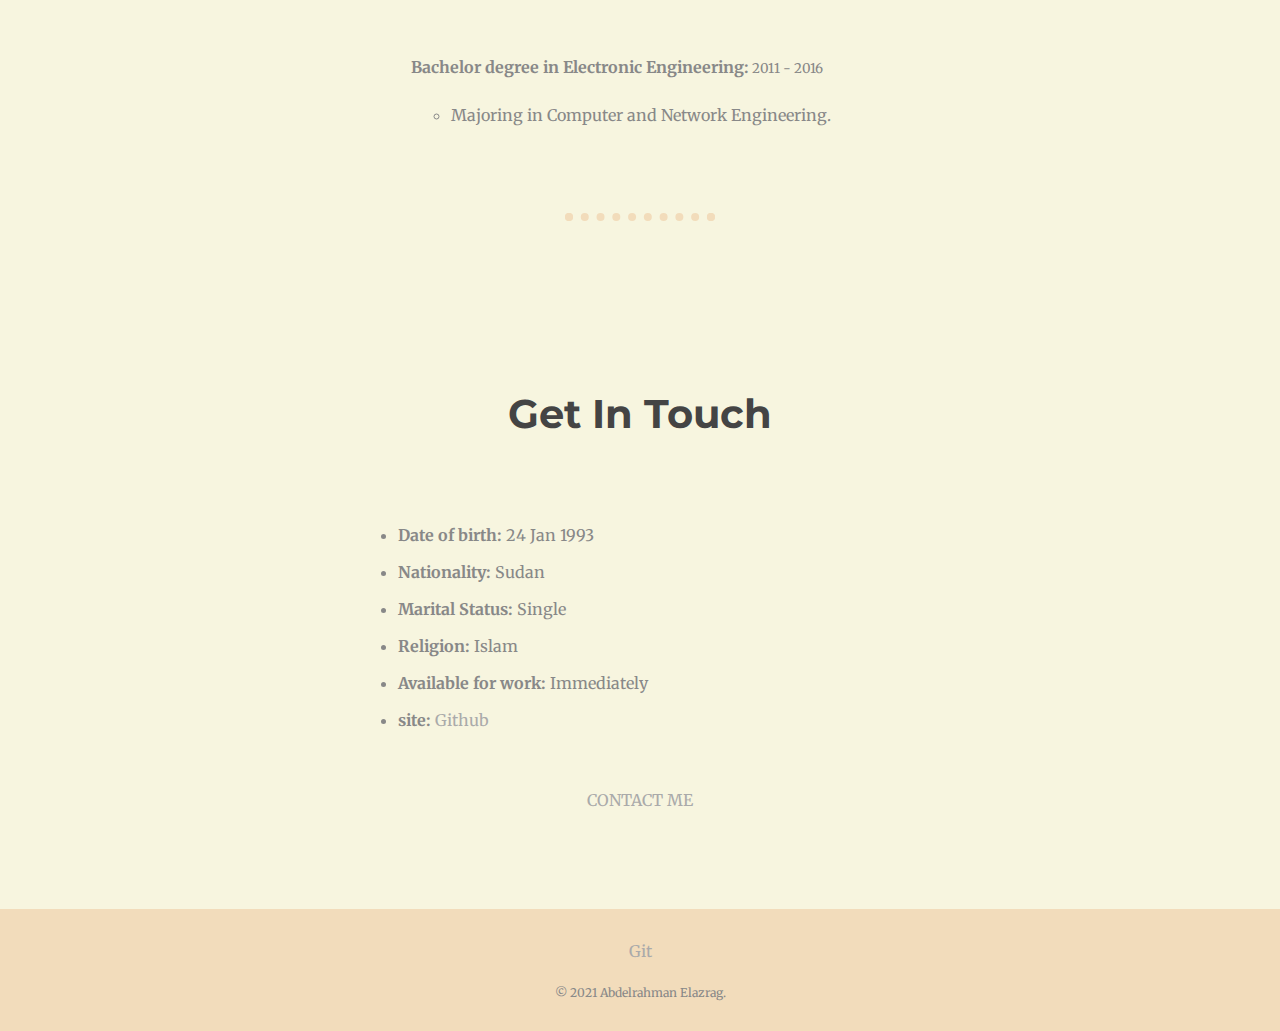
==== commit 78fa3a2d: "use bootstap btn" ====
--- a/index.html
+++ b/index.html
@@ -101,7 +101,7 @@
             <li><strong>site:</strong> <a href="https://github.com/blu301?tab=repositories">Github</a></li>
           </ul>
           
-          <a class="btn" href="mailto:abdelrahman.elazrag@gmail.com">CONTACT ME</a><br>
+          <a class="btn btn-lg btn-block btn-outline-dark" href="mailto:abdelrahman.elazrag@gmail.com">CONTACT ME</a><br>
           
         </div>
       </div>
@@ -114,4 +114,4 @@
 
       <script src="https://cdn.jsdelivr.net/npm/bootstrap@5.0.0-beta1/dist/js/bootstrap.bundle.min.js" integrity="sha384-ygbV9kiqUc6oa4msXn9868pTtWMgiQaeYH7/t7LECLbyPA2x65Kgf80OJFdroafW" crossorigin="anonymous"></script>
 </body>
-</html>+</html>
--- a/css/styles.css
+++ b/css/styles.css
@@ -143,7 +143,7 @@
     font-size: 0.75rem;
 }
 
- .btn {
+/*  .btn {
     background: #f2dcbb;
     background-image: -webkit-linear-gradient(top, #f2dcbb, #cab28e);
     background-image: -moz-linear-gradient(top, #f2dcbb, #cab28e);
@@ -179,7 +179,7 @@
     border-radius: 20px;
     text-decoration: none;
  
- }
+ } */
 
  @media (max-width: 1100px) {
     .contact-me, .education {
@@ -199,4 +199,4 @@
      .contact-me, .education {
         width: 100%;
     }
- }+ }
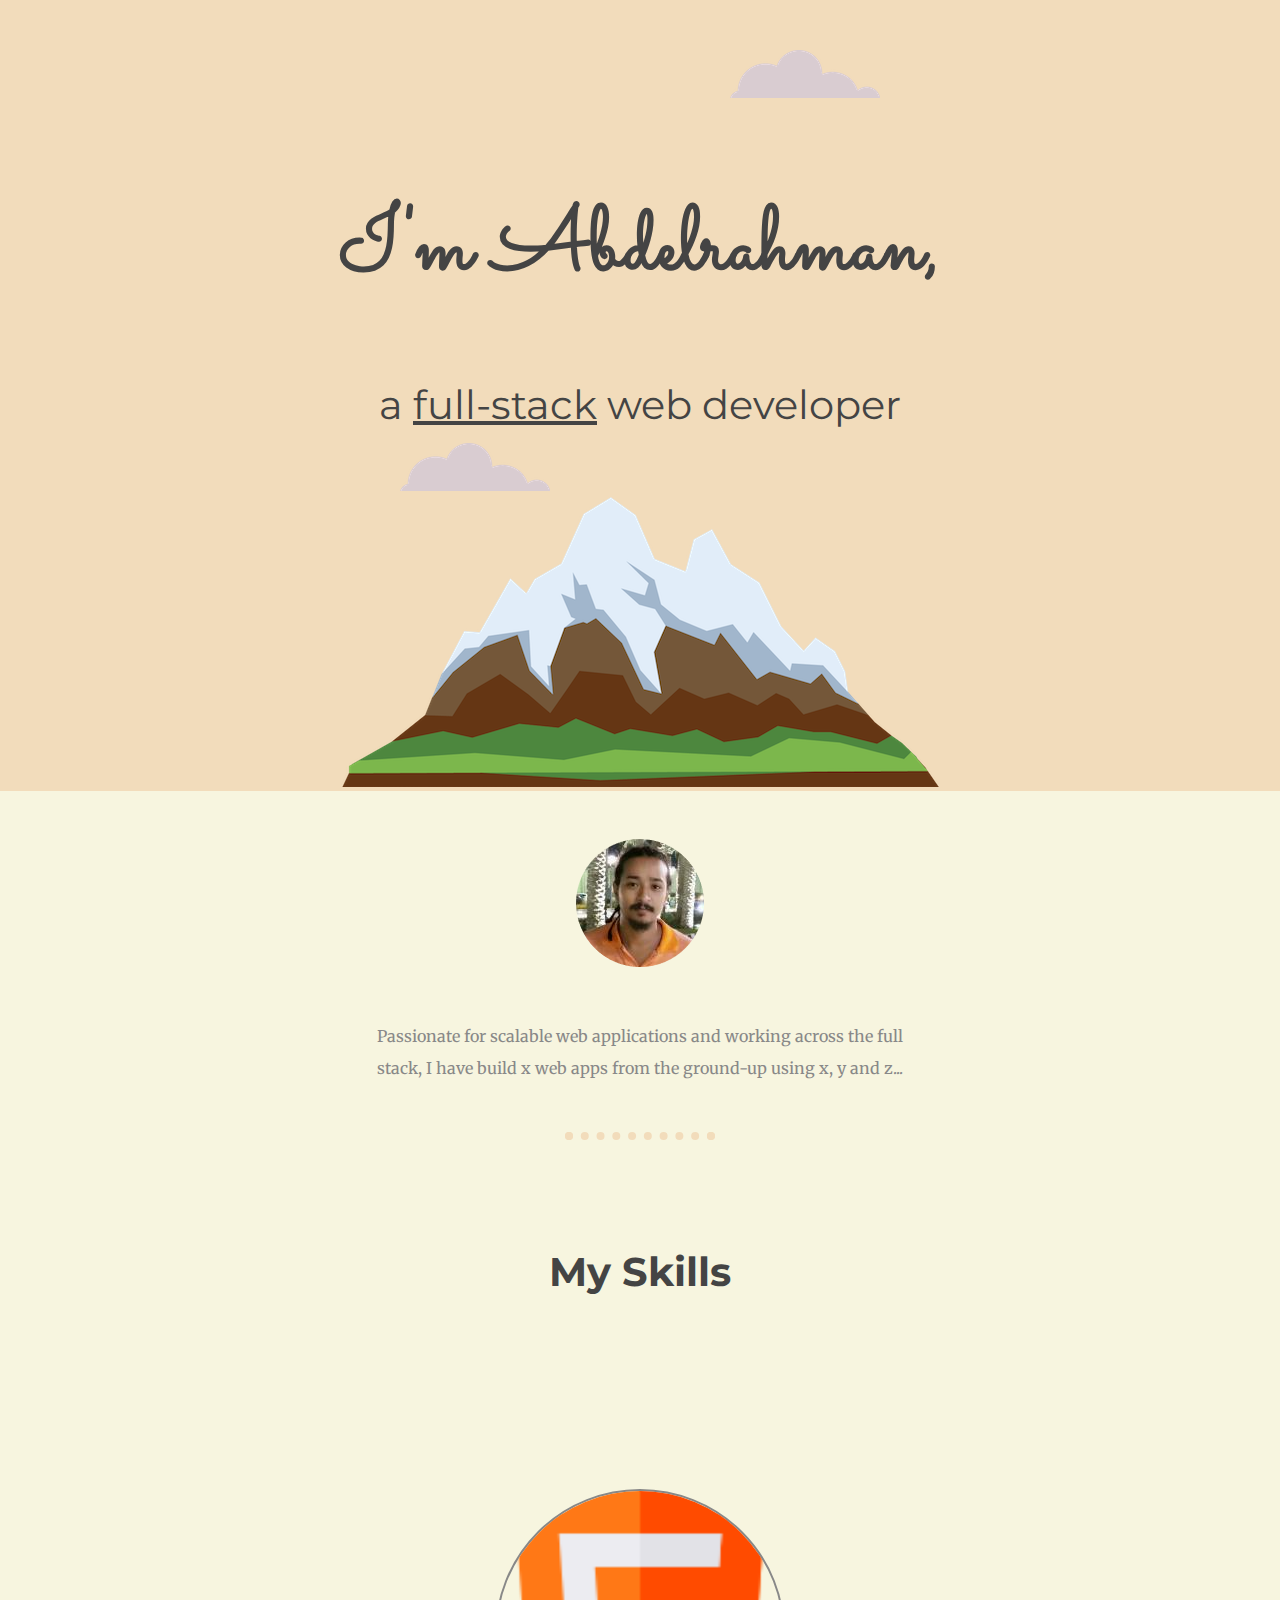
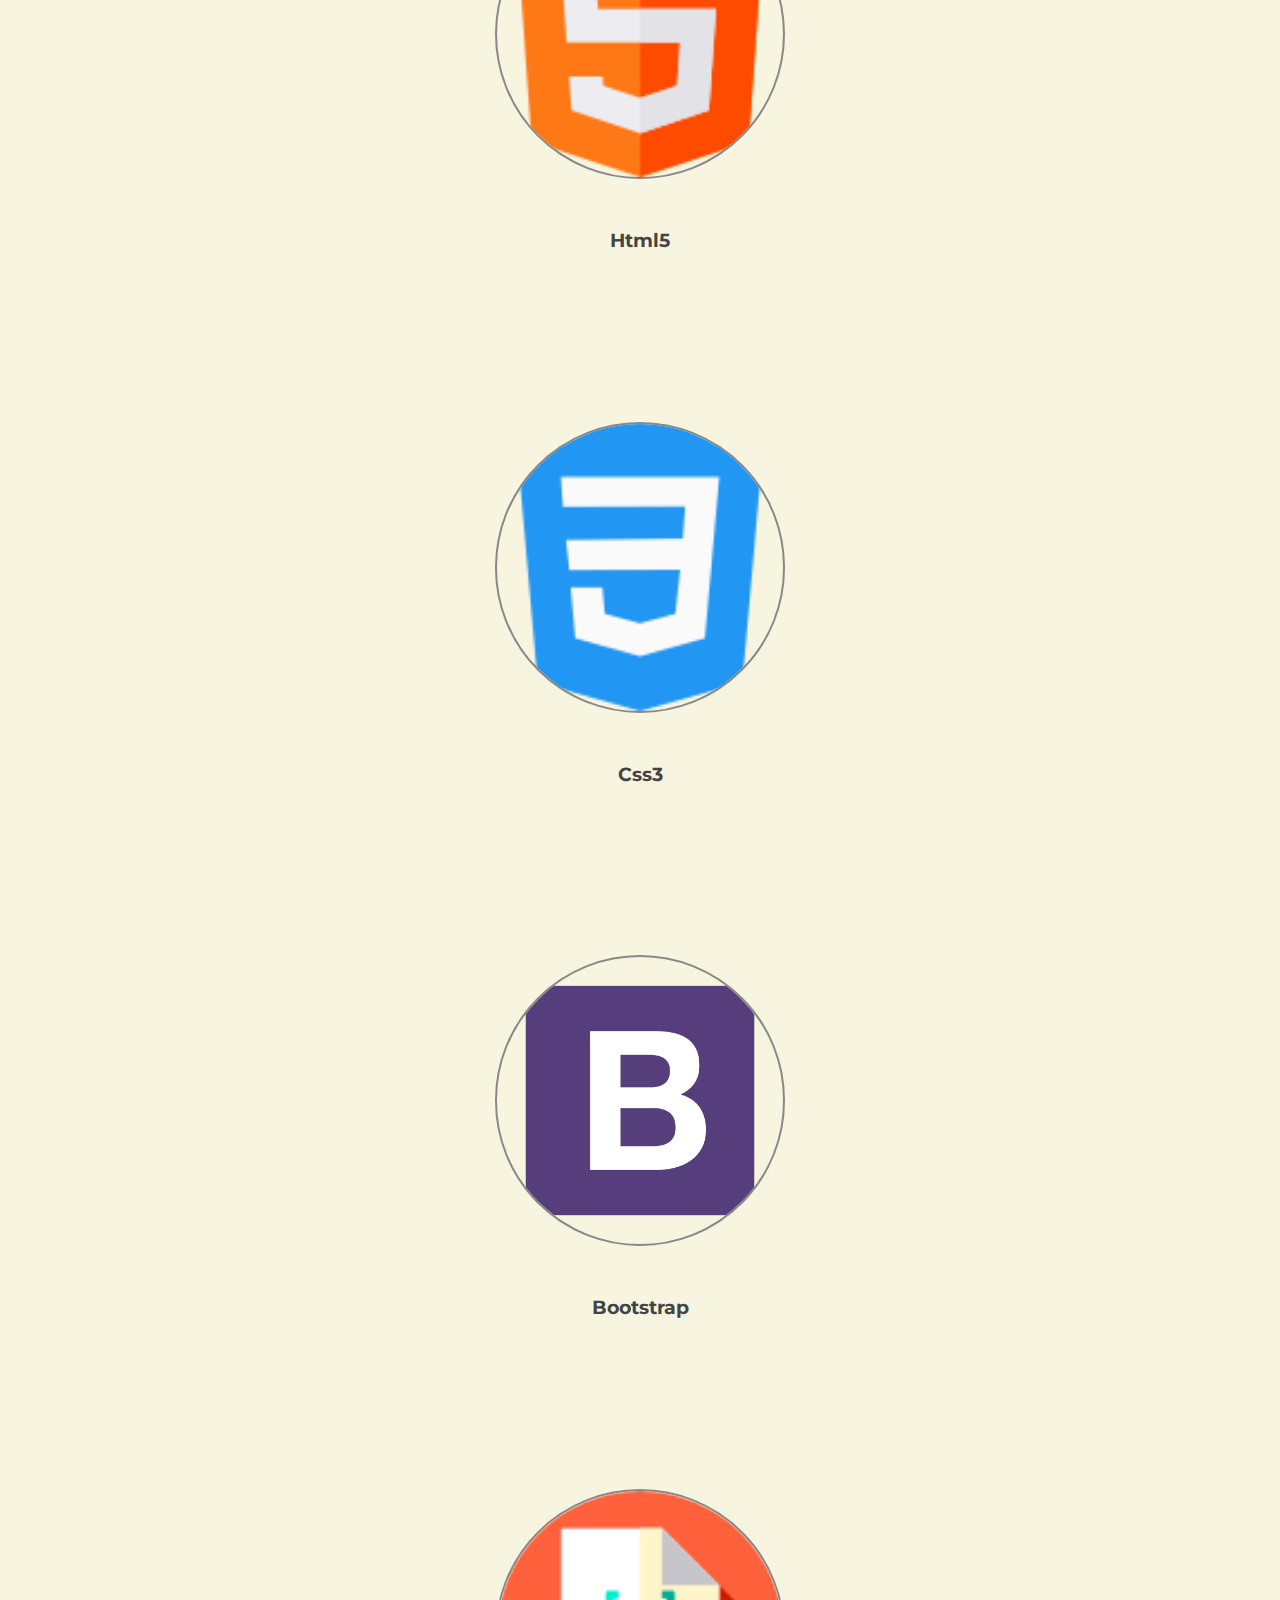
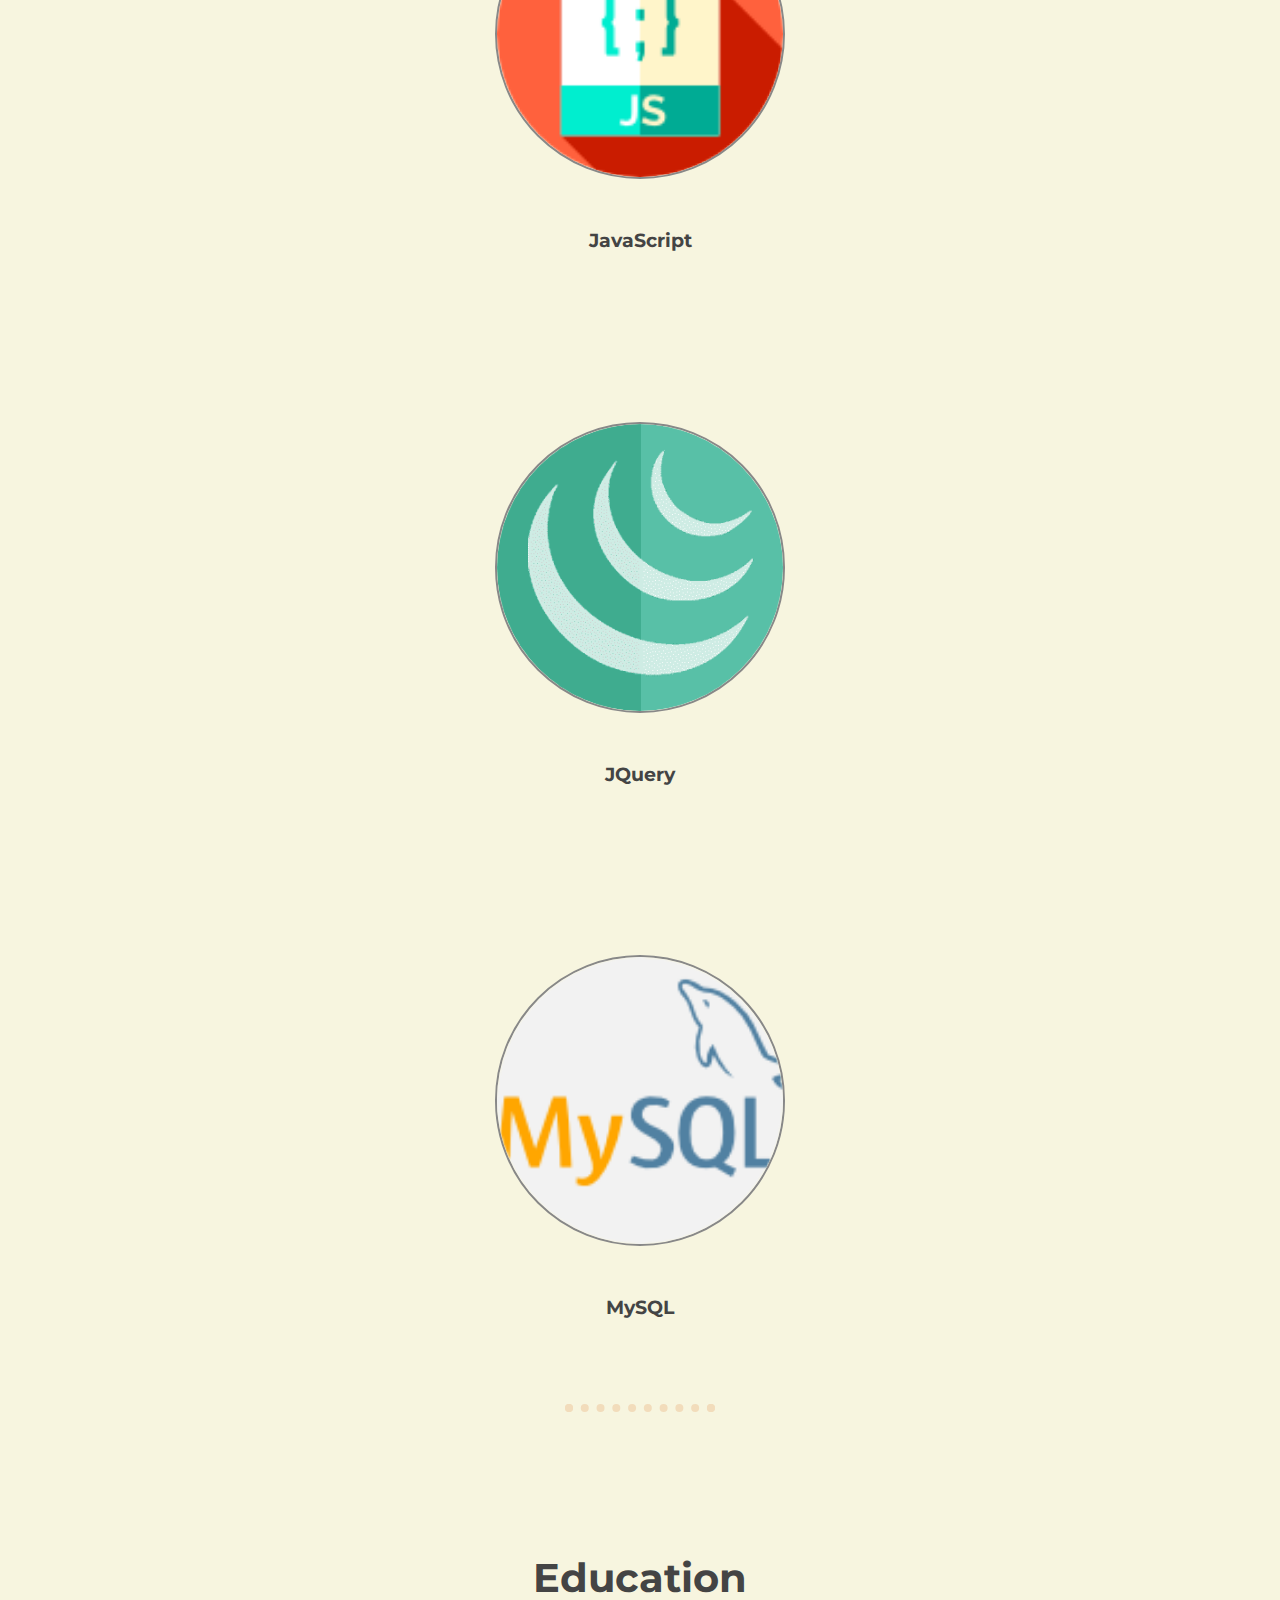
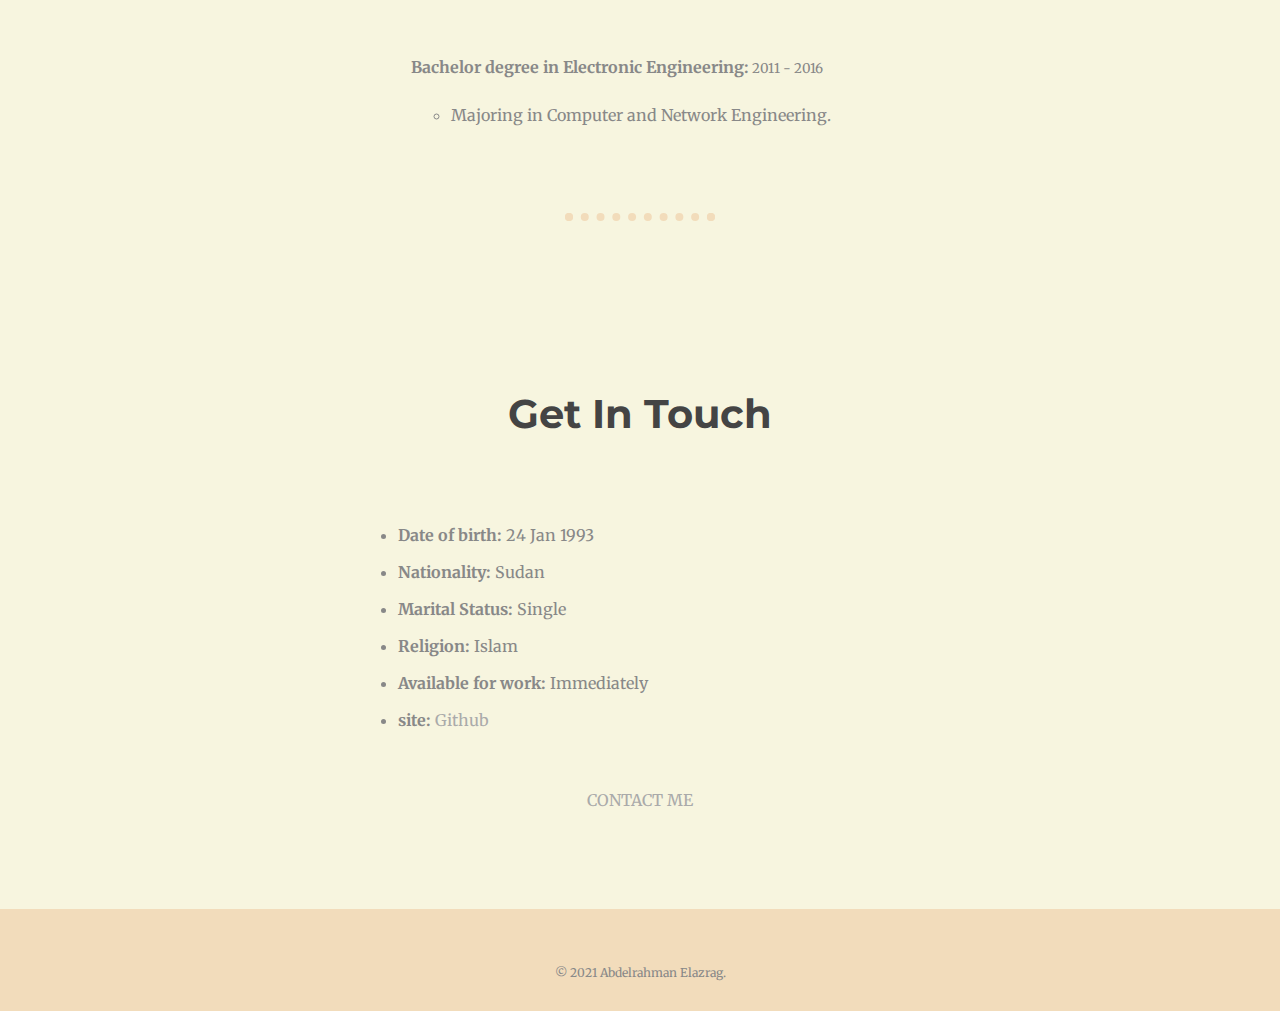
==== commit 10648ff3: "Update index.html" ====
--- a/index.html
+++ b/index.html
@@ -108,7 +108,7 @@
       
       
       <div class="footer">
-        <a class="footer-link" href="https://github.com/blu301/">Git</a>
+        <a class="footer-link" href="https://github.com/blu301/"><i class="fab fa-github"></i></a>
         <p>© 2021 Abdelrahman Elazrag.</p>
       </div>
 
